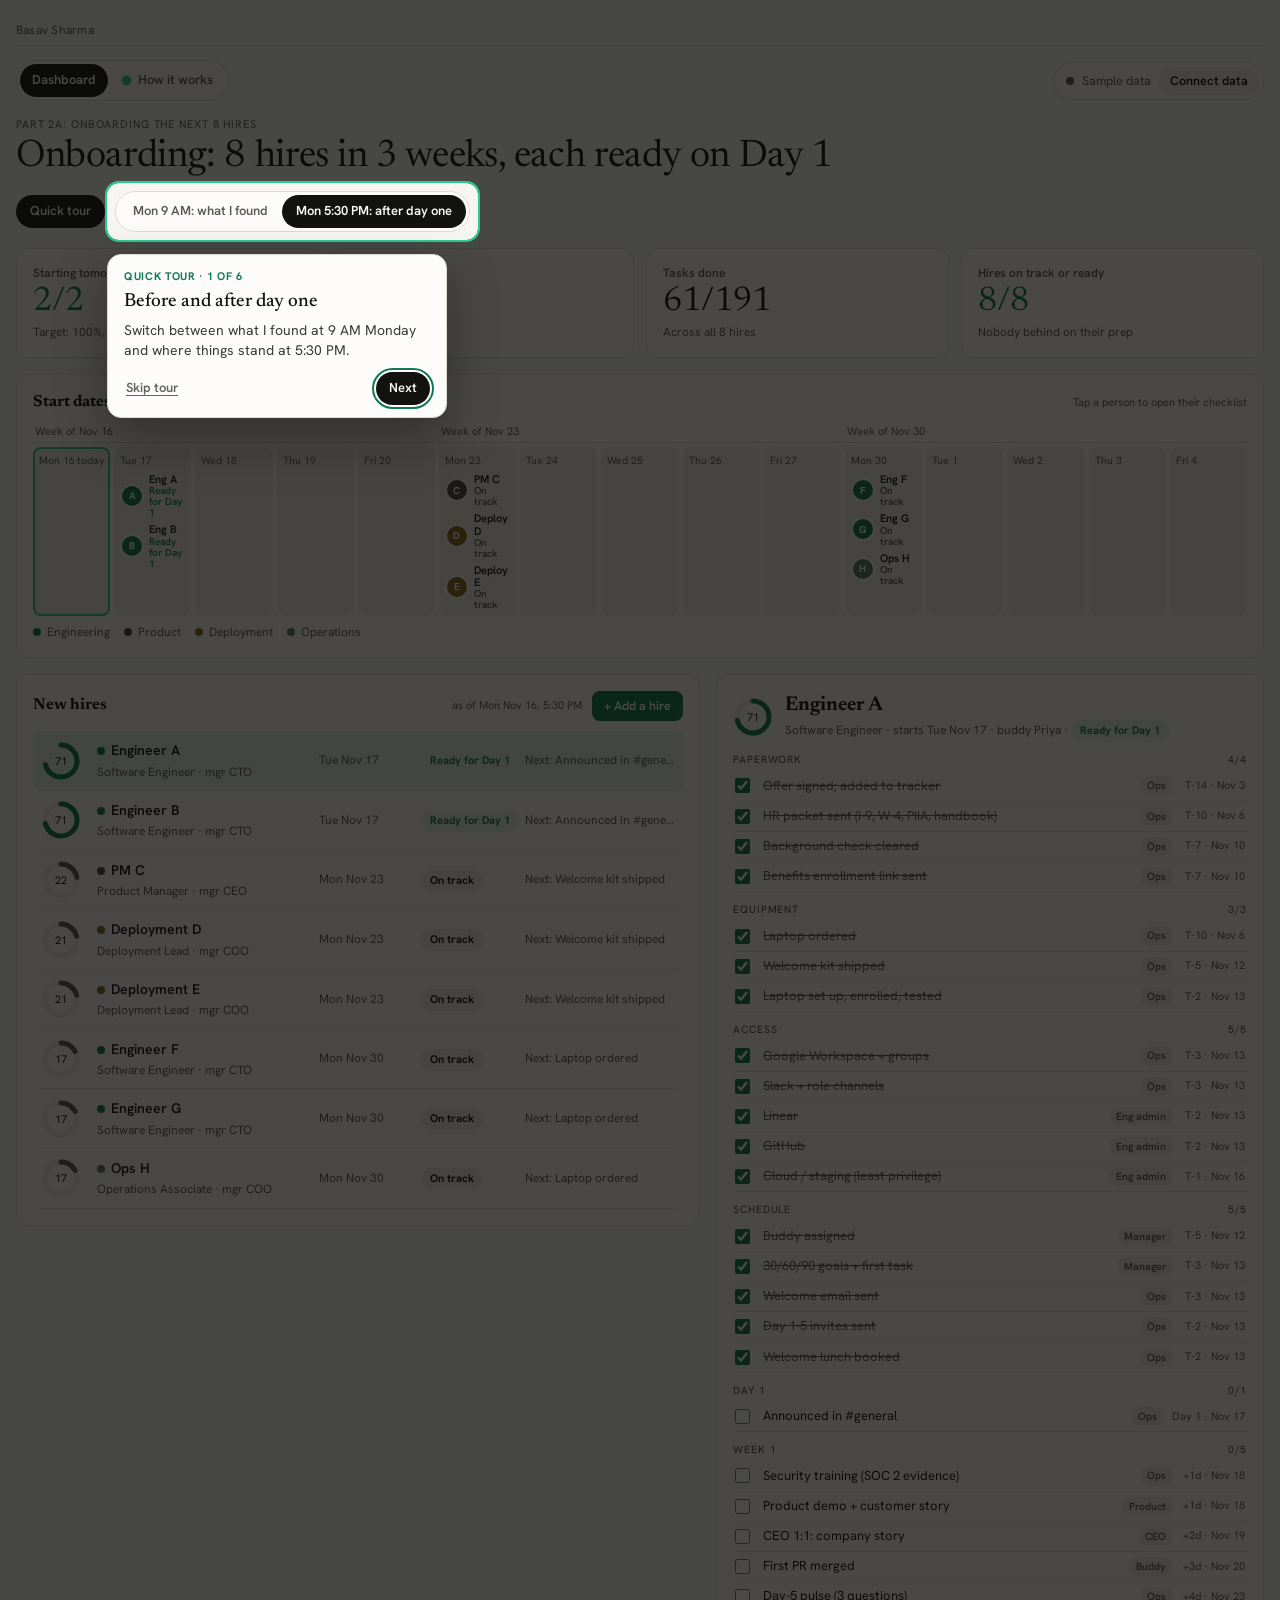
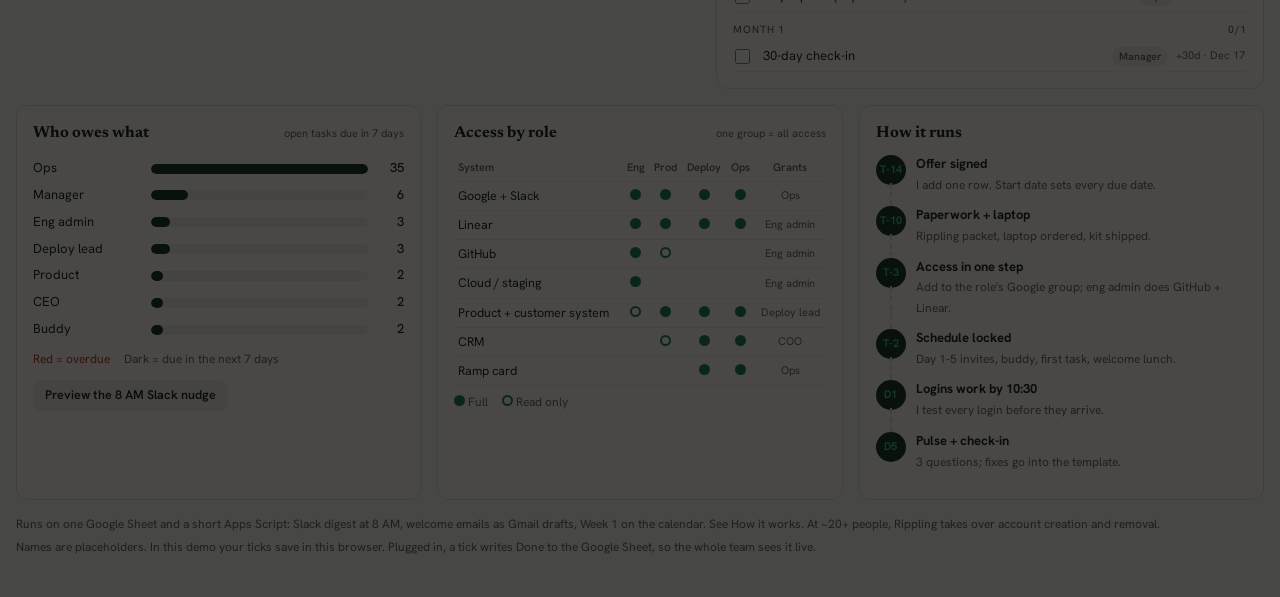
==== onboarding-hub/index.html @ cc87b982 "Operating toolkit: week plan, onboarding hub, investor dashboard (sample data) Co-Authored-By: Claud" ====
<!doctype html>
<html lang="en"><head><meta charset="utf-8"><meta name="viewport" content="width=device-width,initial-scale=1,viewport-fit=cover">
<title>Onboarding Hub</title>
<meta name="claude:viewport-fit-sides" content="cover">
<link rel="preconnect" href="https://fonts.googleapis.com">
<link rel="stylesheet" href="https://fonts.googleapis.com/css2?family=Hanken+Grotesk:wght@400;500;600;700&family=Newsreader:opsz,wght@6..72,400;6..72,500;6..72,600&display=swap">
<style>
body{margin:0}
/* Layout: header + before/after switch, KPI row, 3-week start strip, hires list beside a checklist panel, then owners / access / flow */
:root{
  --bg:#F7F6F3; --surface:#FDFCFA; --ink:#121210; --muted:#5E5A53; --line:#DEDBD4; --grid:#EDEBE6;
  --good:#0F7A55; --good-f:#E3F1EA; --warn:#8A6A1F; --warn-f:#F1EAD8; --bad:#B42318; --bad-f:#F6E3E0;
  --accent:#0F7A55; --accent-f:#E3F1EA; --accent-t:#FFFFFF; --mint:#2BCA95; --forest:#09281E;
  --eng:#0F7A55; --prod:#4A4740; --dep:#8A6A1F; --ops:#557A6E;
  --font-d:"Newsreader", Georgia, "Times New Roman", serif; --font-b:"Hanken Grotesk", "Segoe UI", system-ui, sans-serif; --font-m:"Hanken Grotesk", "Segoe UI", system-ui, sans-serif;
}
@media (prefers-color-scheme: dark){:root:not([data-theme="light"]){
  --bg:#0C0D0B; --surface:#161714; --ink:#F2F0EB; --muted:#A19D95; --line:#2C2B28; --grid:#1E1F1C;
  --good:#2BCA95; --good-f:#09281E; --warn:#CDB57A; --warn-f:#2E2614; --bad:#F49B8F; --bad-f:#3A2220; --accent:#2BCA95; --accent-f:#09281E; --accent-t:#09281E; --mint:#2BCA95; --forest:#09281E;
  --eng:#2BCA95; --prod:#C9C5BC; --dep:#CDB57A; --ops:#8FB8A9; color-scheme:dark}}
:root[data-theme="dark"]{
  --bg:#0C0D0B; --surface:#161714; --ink:#F2F0EB; --muted:#A19D95; --line:#2C2B28; --grid:#1E1F1C;
  --good:#2BCA95; --good-f:#09281E; --warn:#CDB57A; --warn-f:#2E2614; --bad:#F49B8F; --bad-f:#3A2220; --accent:#2BCA95; --accent-f:#09281E; --accent-t:#09281E; --mint:#2BCA95; --forest:#09281E;
  --eng:#2BCA95; --prod:#C9C5BC; --dep:#CDB57A; --ops:#8FB8A9; color-scheme:dark}
*{box-sizing:border-box}
[hidden]{display:none!important}
body{background:var(--bg);color:var(--ink);font-family:var(--font-b);font-size:14px;line-height:1.45;font-variant-numeric:tabular-nums}
.wrap{max-width:1400px;margin:0 auto;padding-block:20px 40px;padding-left:max(16px,env(safe-area-inset-left,0px));padding-right:max(16px,env(safe-area-inset-right,0px));display:flex;flex-direction:column;gap:16px}
header{display:flex;flex-wrap:wrap;gap:12px 32px;align-items:flex-end;justify-content:space-between}
.eyebrow{font-family:var(--font-m);font-size:11px;letter-spacing:.08em;text-transform:uppercase;color:var(--muted)}
h1{font-family:var(--font-d);font-size:clamp(26px,3.2vw,38px);line-height:1.1;margin:4px 0 0;text-wrap:balance;font-weight:400;letter-spacing:-.01em}
.seg{display:inline-flex;background:var(--surface);border:1px solid var(--line);border-radius:999px;padding:3px}
.seg button{all:unset;cursor:pointer;padding:7px 14px;border-radius:999px;font-size:13px;font-weight:600;color:var(--muted)}
.seg button[aria-pressed="true"]{background:var(--ink);color:var(--surface)}
.seg button:focus-visible{outline:2px solid var(--accent);outline-offset:2px}
.card{background:var(--surface);border:1px solid var(--line);border-radius:12px;padding:16px;min-width:0}
.card h2{font-family:var(--font-d);font-size:16px;margin:0 0 10px;display:flex;justify-content:space-between;align-items:baseline;gap:8px}
.card h2 small{font-family:var(--font-m);font-size:11px;color:var(--muted);font-weight:400}
.kpis{display:grid;grid-template-columns:repeat(4,minmax(0,1fr));gap:12px}
@media (max-width:820px){.kpis{grid-template-columns:repeat(2,minmax(0,1fr))}}
.kpi{display:flex;flex-direction:column;gap:2px}
.kpi .l{font-size:12px;color:var(--muted);font-weight:600}
.kpi .v{font-family:var(--font-d);font-size:34px;font-weight:400;font-variant-numeric:lining-nums tabular-nums;line-height:1.1}
.kpi .s{font-size:12px;color:var(--muted)}
.v.good{color:var(--good)} .v.bad{color:var(--bad)} .v.warn{color:var(--warn)}
.strip{display:grid;grid-template-columns:repeat(15,minmax(54px,1fr));gap:4px;min-width:860px}
.stripbox{overflow-x:auto}
.wk{grid-column:span 5;font-family:var(--font-m);font-size:11px;color:var(--muted);padding:0 2px 2px;border-bottom:1px solid var(--line)}
.day{border-radius:8px;background:var(--grid);min-height:86px;padding:6px;display:flex;flex-direction:column;gap:5px}
.day.today{box-shadow:inset 0 0 0 2px var(--mint)}
.day .dn{font-family:var(--font-m);font-size:10.5px;color:var(--muted);display:flex;justify-content:space-between}
.av{all:unset;cursor:pointer;display:flex;align-items:center;gap:5px;font-size:11px;font-weight:600;line-height:1.1}
.av i{flex:none;width:24px;height:24px;border-radius:50%;display:grid;place-items:center;font-style:normal;font-size:10px;color:var(--surface);font-weight:700;border:2px solid var(--surface)}
.av:focus-visible{outline:2px solid var(--accent)}
.av .st{display:block;font-size:10px;font-weight:600}
.cols{display:grid;grid-template-columns:minmax(0,1.25fr) minmax(0,1fr);gap:16px;align-items:start}
@media (max-width:1000px){.cols{grid-template-columns:minmax(0,1fr)}}
.hires{display:flex;flex-direction:column}
.hr{all:unset;box-sizing:border-box;cursor:pointer;display:grid;grid-template-columns:44px minmax(0,1.4fr) 90px 92px minmax(0,1fr);gap:12px;align-items:center;padding:9px 8px;border-radius:8px;border-bottom:1px solid var(--grid)}
.hr:hover{background:var(--grid)} .hr.sel{background:var(--accent-f)} .hr:focus-visible{outline:2px solid var(--accent)}
@media (max-width:640px){.hr{grid-template-columns:44px minmax(0,1fr) 88px}.hr .nx,.hr .sd{display:none}}
.hr .nm{font-weight:600} .hr .rl{font-size:12px;color:var(--muted)}
.hr .sd{font-family:var(--font-m);font-size:12px;color:var(--muted)}
.hr .nx{font-size:12px;color:var(--muted);white-space:nowrap;overflow:hidden;text-overflow:ellipsis}
.pill{display:inline-block;font-size:11px;font-weight:700;padding:3px 9px;border-radius:999px;white-space:nowrap}
.pill.ready{background:var(--good-f);color:var(--good)} .pill.ok{background:var(--grid);color:var(--ink)} .pill.behind{background:var(--warn-f);color:var(--warn)} .pill.risk{background:var(--bad-f);color:var(--bad)}
.role{display:inline-block;width:8px;height:8px;border-radius:50%;margin-right:6px}
.ph{margin-top:10px}
.ph h3{font-family:var(--font-m);font-size:10.5px;letter-spacing:.08em;text-transform:uppercase;color:var(--muted);margin:0 0 4px;font-weight:500;display:flex;justify-content:space-between}
.tk{display:grid;grid-template-columns:20px minmax(0,1fr) auto auto;gap:8px;align-items:center;padding:5px 2px;border-bottom:1px solid var(--grid);font-size:13px}
.tk input{margin:0;width:15px;height:15px;accent-color:var(--good)}
.tk.done .tx{color:var(--muted);text-decoration:line-through}
.tk .ow{font-size:10.5px;font-weight:600;padding:2px 7px;border-radius:999px;background:var(--grid);color:var(--muted);white-space:nowrap}
.tk .du{font-family:var(--font-m);font-size:11px;color:var(--muted);white-space:nowrap;min-width:64px;text-align:right}
.tk.over .du{color:var(--bad);font-weight:500}
.tk.over .tx::after{content:" overdue";font-size:10.5px;color:var(--bad);font-weight:700}
.ring{width:40px;height:40px}
.ring circle{fill:none;stroke-width:5}
.ring .bgc{stroke:var(--grid)}
.ring text{font-family:var(--font-m);font-size:11px;fill:var(--ink);text-anchor:middle;dominant-baseline:central}
.pnlhead{display:flex;gap:12px;align-items:center}
.pnlhead h2{margin:0}
.meta{font-size:12px;color:var(--muted)}
.three{display:grid;grid-template-columns:repeat(3,minmax(0,1fr));gap:16px}
@media (max-width:1000px){.three{grid-template-columns:minmax(0,1fr)}}
.ob{display:grid;grid-template-columns:110px minmax(0,1fr) 28px;gap:8px;align-items:center;font-size:13px;padding:4px 0}
.ob i{display:block;height:10px;border-radius:5px;background:var(--grid);overflow:hidden;position:relative}
.ob i em{position:absolute;inset:0 auto 0 0;border-radius:5px;background:var(--forest)}
.ob i em.r{background:var(--bad)}
.ob b{font-family:var(--font-m);font-weight:500;text-align:right;font-variant-numeric:tabular-nums}
.mx{width:100%;border-collapse:collapse;font-size:12.5px}
.mx th,.mx td{padding:5px 4px;border-bottom:1px solid var(--grid);text-align:center}
.mx th:first-child,.mx td:first-child{text-align:left}
.mx th{font-size:11px;color:var(--muted);font-weight:600}
.dot{display:inline-block;width:11px;height:11px;border-radius:50%;background:var(--good)}
.dot.rd{background:transparent;border:2px solid var(--good)}
.mx td.gr{font-size:11px;color:var(--muted)}
.flow{display:flex;flex-direction:column;gap:0}
.fs{display:grid;grid-template-columns:30px minmax(0,1fr);gap:10px;align-items:start;position:relative;padding-bottom:12px}
.fs:not(:last-child)::before{content:"";position:absolute;left:14px;top:28px;bottom:0;border-left:2px dashed var(--line)}
.fs .n{width:30px;height:30px;border-radius:50%;background:var(--forest);color:var(--mint);display:grid;place-items:center;font-family:var(--font-m);font-size:11px;font-weight:600}
.fs b{display:block;font-size:13px} .fs span{font-size:12px;color:var(--muted)}
.foot{font-size:12px;color:var(--muted);display:flex;flex-wrap:wrap;gap:6px 24px}
.legend{display:flex;gap:14px;flex-wrap:wrap;font-size:12px;color:var(--muted);margin-top:8px}

.brandmark{flex:1 0 100%;display:flex;align-items:center;gap:12px;padding:2px 0 6px;border-bottom:1px solid var(--line);margin-bottom:4px}.brandmark img{height:18px;width:auto;display:block}.brandmark .lg-d{display:none}.brandmark span{font-size:12px;color:var(--muted);letter-spacing:.02em}@media (prefers-color-scheme: dark){:root:not([data-theme="light"]) .brandmark .lg-l{display:none}:root:not([data-theme="light"]) .brandmark .lg-d{display:block}}:root[data-theme="dark"] .brandmark .lg-l{display:none}:root[data-theme="dark"] .brandmark .lg-d{display:block}
:root{--kit-focus:var(--accent);--kit-scrim:rgba(12,14,18,.5);--kit-good:var(--good);--kit-good-f:var(--good-f);--kit-bad:var(--bad);--kit-bad-f:var(--bad-f)}
.asof{font-family:var(--font-m);font-size:12px;color:var(--muted);background:var(--surface);border:1px solid var(--line);border-radius:999px;padding:7px 14px}
/* ---------- Shared: view tabs, data chip, Connect data dialog, toast ---------- */
.topbar{display:flex;flex-wrap:wrap;gap:10px;align-items:center;justify-content:space-between}
.vtabs{display:inline-flex;gap:2px;background:var(--surface);border:1px solid var(--line);border-radius:999px;padding:3px}
.vtabs button{all:unset;cursor:pointer;white-space:nowrap;padding:7px 12px;border-radius:999px;font-size:13px;font-weight:600;color:var(--muted);display:inline-flex;gap:7px;align-items:center}
.vtabs button[aria-selected="true"]{background:var(--ink);color:var(--surface)}
.vtabs button:focus-visible{outline:2px solid var(--kit-focus);outline-offset:2px}
.vtabs .yl{width:9px;height:9px;border-radius:50%;background:#2BCA95;box-shadow:0 0 0 1px rgba(0,0,0,.15)}
.datachip{all:unset;box-sizing:border-box;cursor:pointer;display:inline-flex;align-items:center;gap:8px;font-size:12.5px;color:var(--muted);border:1px solid var(--line);background:var(--surface);border-radius:999px;padding:4px 4px 4px 12px;max-width:100%}
.datachip .led{flex:none;width:8px;height:8px;border-radius:50%;background:var(--muted)}
.datachip .led.live{background:var(--kit-good);box-shadow:0 0 0 3px var(--kit-good-f)}
.datachip .led.file{background:var(--kit-focus)}
.datachip #dataLbl{white-space:nowrap;overflow:hidden;text-overflow:ellipsis;min-width:0}
.datachip b{flex:none;font-weight:600;color:var(--ink);background:var(--grid);padding:5px 11px;border-radius:999px}
.datachip:hover b{background:var(--line)}
.datachip:focus-visible{outline:2px solid var(--kit-focus);outline-offset:2px}
.kov{position:fixed;inset:0;z-index:30;background:var(--kit-scrim);display:flex;align-items:center;justify-content:center;padding:max(16px,env(safe-area-inset-top,0px)) max(16px,env(safe-area-inset-right,0px)) max(16px,env(safe-area-inset-bottom,0px)) max(16px,env(safe-area-inset-left,0px))}
.kpanel{position:relative;background:var(--surface);color:var(--ink);border:1px solid var(--line);border-radius:14px;padding:22px;width:min(640px,100%);max-height:min(88vh,100%);overflow:auto;box-shadow:0 24px 60px rgba(0,0,0,.28);display:flex;flex-direction:column;gap:14px;animation:kpop .16s ease-out}
@keyframes kpop{from{opacity:0;transform:translateY(8px) scale(.98)}to{opacity:1;transform:none}}
.kpanel h2{font-family:var(--font-d);font-size:21px;line-height:1.15;margin:0;padding-right:44px}
.kpanel .now{font-size:13px;color:var(--muted);margin:0}
.kpanel .now b{color:var(--ink)}
.kx{all:unset;cursor:pointer;position:absolute;top:12px;right:12px;width:36px;height:36px;border-radius:50%;display:grid;place-items:center;color:var(--muted);font-size:20px;line-height:1;background:var(--grid)}
.kx:hover{color:var(--ink)} .kx:focus-visible{outline:2px solid var(--kit-focus);outline-offset:2px}
.kopts{display:grid;gap:10px}
.kopt{border:1px solid var(--line);border-radius:10px;padding:12px 14px;display:grid;grid-template-columns:minmax(0,1fr) auto;gap:3px 14px;align-items:center}
.kopt b{font-size:14px;grid-column:1}
.kopt span{grid-column:1;font-size:12.5px;color:var(--muted)}
.kopt .kbtn{grid-column:2;grid-row:1/span 2}
@media (max-width:560px){.kopt{grid-template-columns:minmax(0,1fr)}.kopt .kbtn{grid-column:1;grid-row:auto;justify-self:start;margin-top:6px}}
.kbtn{all:unset;box-sizing:border-box;cursor:pointer;font-size:13px;font-weight:600;padding:8px 14px;border-radius:8px;background:var(--ink);color:var(--surface);white-space:nowrap;text-align:center;font-family:var(--font-b)}
.kbtn.ghost{background:var(--grid);color:var(--ink)}
.kbtn[disabled]{opacity:.5;cursor:default}
.kbtn:focus-visible,.klink:focus-visible{outline:2px solid var(--kit-focus);outline-offset:2px}
.klink{all:unset;cursor:pointer;font-size:12.5px;color:var(--kit-focus);font-weight:600;text-decoration:underline;align-self:flex-start}
.kmsg{font-size:13px;border-radius:8px;padding:9px 12px;margin:0}
.kmsg.err{background:var(--kit-bad-f);color:var(--kit-bad)} .kmsg.ok{background:var(--kit-good-f);color:var(--kit-good)}
.ktoast{position:fixed;left:50%;bottom:20px;transform:translateX(-50%);z-index:40;background:var(--ink);color:var(--surface);padding:10px 16px;border-radius:10px;font-size:13px;box-shadow:0 10px 30px rgba(0,0,0,.25);max-width:calc(100% - 32px)}
@media (prefers-reduced-motion: reduce){.kpanel{animation:none}}

/* ---------- Quick tour: spotlight + bubble (shared by every app) ---------- */
.kt-block{position:fixed;inset:0;z-index:58;background:transparent}
.kt-spot{position:fixed;z-index:59;border-radius:12px;pointer-events:none;box-shadow:0 0 0 200vmax rgba(10,10,8,.74);outline:2px solid #2BCA95;outline-offset:0;transition:left .25s ease,top .25s ease,width .25s ease,height .25s ease}
.tour{position:fixed;z-index:60;width:min(340px,calc(100vw - 24px));background:#FDFCFA;color:#121210;border:1px solid #DEDBD4;border-radius:14px;padding:14px 16px 12px;box-shadow:0 18px 50px rgba(0,0,0,.35);font:14px/1.45 var(--font-b,system-ui),sans-serif;color-scheme:light}
.tour .tn{display:block;font-size:11px;letter-spacing:.06em;text-transform:uppercase;color:#0F7A55;font-weight:700}
.tour .tt{display:block;font-family:var(--font-d,Georgia),serif;font-size:19px;font-weight:500;line-height:1.2;margin-top:6px}
.tour p{margin:6px 0 12px;color:#3D3A35}
.tour .tb{display:flex;gap:6px;align-items:center}
.tour .sp{flex:1}
.tour button{all:unset;cursor:pointer;font-weight:600;font-size:13px;padding:7px 13px;border-radius:999px;font-family:var(--font-b,system-ui),sans-serif}
.tour button:focus-visible{outline:2px solid #0F7A55;outline-offset:2px}
.tour .go{background:#121210;color:#F7F6F3}
.tour .back{background:#EDEBE6;color:#121210}
.tour .skip{color:#67635C;padding-left:2px;text-decoration:underline;text-underline-offset:3px}
@media (prefers-reduced-motion: reduce){.kt-spot{transition:none}}

/* ---------- How it works (stone + green) ---------- */
.hw{--hw-ink:#121210;--hw-mut:#5E5A53;--hw-line:#DEDBD4;--hw-card:#FDFCFA;--hw-soft:#E3F1EA;--hw-bg:#EDEBE6;
 color:var(--hw-ink);background:var(--hw-bg);border:1px solid #DEDBD4;border-top:4px solid #0F7A55;border-radius:16px;padding:22px 22px 28px;
 font:14px/1.5 var(--font-b,system-ui),sans-serif;display:grid;gap:22px;color-scheme:light;min-width:0;overflow-wrap:anywhere}
.hw *{box-sizing:border-box}
.hw h3{margin:0;font-size:20px;letter-spacing:-.01em}
.hw .lede{margin:4px 0 0;color:var(--hw-mut);max-width:80ch}
.hw .eyebrow{font-size:11px;letter-spacing:.09em;text-transform:uppercase;color:var(--hw-mut);font-weight:600;margin:0 0 8px;font-family:var(--font-b,system-ui),sans-serif}
.hw .flowbox{background:var(--hw-card);border:1px solid var(--hw-line);border-radius:12px;padding:14px;overflow-x:auto}
.hw .flowbox svg{display:block;width:100%;min-width:760px;height:auto}
.hw .flowbox text{font-family:var(--font-b,system-ui),sans-serif}
.hw .t-ink{fill:var(--hw-ink)} .hw .t-mut{fill:var(--hw-mut)}
.hw .node{fill:var(--hw-card)} .hw .hub{fill:var(--hw-soft);stroke:var(--hw-line)}
.hw .wire{fill:none;stroke-width:1.6;stroke-dasharray:5 6;animation:hwflow 1.6s linear infinite;opacity:.85}
@keyframes hwflow{to{stroke-dashoffset:-22}}
@media (prefers-reduced-motion:reduce){.hw .wire{animation:none;stroke-dasharray:none}}
.hw .steps{display:grid;grid-template-columns:repeat(auto-fit,minmax(200px,1fr));gap:12px;counter-reset:hw}
.hw .step{border:1px solid var(--hw-line);border-radius:10px;padding:12px 14px;background:var(--hw-card);min-width:0}
.hw .step b{display:flex;align-items:center;gap:8px;margin-bottom:4px}
.hw .step b::before{counter-increment:hw;content:counter(hw);display:inline-grid;place-items:center;width:22px;height:22px;border-radius:50%;background:var(--hw-ink);color:var(--hw-card);font-size:12px;flex:none}
.hw .step p{margin:0;color:var(--hw-mut);font-size:13px}
.hw .step code,.hw td code{font:12px ui-monospace,Consolas,monospace;background:var(--hw-soft);padding:1px 5px;border-radius:4px;color:var(--hw-ink)}
.hw .facts{display:flex;flex-wrap:wrap;gap:8px}
.hw .fact{border:1px solid var(--hw-line);border-radius:999px;padding:5px 12px;font-size:12.5px;background:var(--hw-card)}
.hw .fact b{font-variant-numeric:tabular-nums}
.hw table{width:100%;border-collapse:collapse;font-size:13px;background:var(--hw-card);border:1px solid var(--hw-line);border-radius:10px;overflow:hidden}
.hw th,.hw td{text-align:left;padding:8px 10px;border-bottom:1px solid var(--hw-line);vertical-align:top}
.hw th{font-size:11px;letter-spacing:.06em;text-transform:uppercase;color:var(--hw-mut)}
.hw td{color:var(--hw-mut)} .hw td b{color:var(--hw-ink)}
.hw .note{font-size:12px;color:var(--hw-mut);margin:0}
.hw .two{display:grid;grid-template-columns:repeat(auto-fit,minmax(320px,1fr));gap:16px;align-items:start}
.hw .try{border:2px dashed #8FC9AE;border-radius:12px;padding:14px 16px;background:var(--hw-card);display:flex;gap:12px 18px;align-items:center;flex-wrap:wrap;justify-content:space-between}
.hw .try p{margin:0;color:var(--hw-mut);font-size:13px;max-width:64ch}
.hw .try b{color:var(--hw-ink)}
.hw .row2{display:flex;gap:8px;flex-wrap:wrap;align-items:center}
.hw .hbtn{all:unset;box-sizing:border-box;cursor:pointer;border:1px solid var(--hw-ink);border-radius:8px;padding:7px 12px;font-size:12.5px;font-weight:600;background:var(--hw-card);color:var(--hw-ink);white-space:nowrap}
.hw .hbtn.dark{background:var(--hw-ink);color:var(--hw-card)}
.hw .hbtn:focus-visible{outline:2px solid var(--hw-ink);outline-offset:2px}
.hw .rails{margin:0;padding-left:18px;color:var(--hw-mut);font-size:13px;display:grid;gap:5px}
.hw .rails b{color:var(--hw-ink)}
.hw details{background:var(--hw-card);border:1px solid var(--hw-line);border-radius:10px;min-width:0}
.hw summary{cursor:pointer;padding:12px 14px;font-weight:600;list-style:none;display:flex;gap:10px;align-items:center;flex-wrap:wrap;justify-content:space-between}
.hw summary::-webkit-details-marker{display:none}
.hw summary .sm{font-weight:400;font-size:12.5px;color:var(--hw-mut)}
.hw summary::before{content:"▸";font-size:12px;color:var(--hw-mut);margin-right:-4px}
.hw details[open] summary::before{content:"▾"}
.hw summary span:first-of-type{margin-right:auto}
.hw pre{margin:0;padding:14px 16px;overflow:auto;max-height:560px;border-top:1px solid var(--hw-line);font:12px/1.6 "JetBrains Mono",ui-monospace,Consolas,monospace;background:#FDFCFA;color:#121210;tab-size:2;white-space:pre;overflow-wrap:normal}
.hw pre .c{color:#67635C;font-style:italic} .hw pre .s{color:#0F7A55}
@media (max-width:620px){.hw{padding:16px}.hw table{display:block;overflow-x:auto}}
.hw details.more .more-in{padding:14px;display:grid;gap:18px;border-top:1px solid var(--hw-line)}
/* ---------- v4: Add a hire, Slack digest preview ---------- */
.h2r{display:inline-flex;align-items:center;gap:10px;flex-wrap:wrap;justify-content:flex-end}
.kbtn.sm{font-size:12.5px;padding:6px 12px}
.kbtn.accent{background:var(--accent);color:var(--accent-t)}
.starthere{all:unset;cursor:pointer;display:inline-flex;align-items:center;gap:7px;border-radius:999px;padding:7px 14px;font-size:13px;font-weight:600;background:var(--ink);color:var(--bg)}
.starthere:focus-visible{outline:2px solid var(--accent);outline-offset:2px}
.hdr-r{display:flex;gap:10px;align-items:center;flex-wrap:wrap}
.tk.today .du{color:var(--warn);font-weight:600}
.tk .at{display:block;font-size:10.5px;color:var(--muted);font-weight:400;text-decoration:none}
.hr.new{animation:flash 2s ease-out}
@keyframes flash{0%,30%{background:var(--good-f);box-shadow:0 0 0 2px var(--good)}100%{background:transparent;box-shadow:none}}
.hform{display:grid;grid-template-columns:repeat(2,minmax(0,1fr));gap:12px}
.hform label{display:flex;flex-direction:column;gap:4px;font-size:12px;font-weight:600;color:var(--muted)}
.hform input,.hform select{font:inherit;font-size:14px;font-weight:400;color:var(--ink);background:var(--surface);border:1px solid var(--line);border-radius:8px;padding:8px 10px;min-width:0}
.hform input:focus,.hform select:focus{outline:2px solid var(--accent);outline-offset:1px}
.hform .full{grid-column:1/-1}
@media (max-width:520px){.hform{grid-template-columns:1fr}}
.hprev{border-radius:10px;background:var(--accent-f);color:var(--ink);padding:10px 12px;font-size:13px;display:flex;flex-wrap:wrap;gap:4px 16px}
.hprev b{font-variant-numeric:tabular-nums}
.hprev.warn{background:var(--warn-f)}
.slack{border:1px solid var(--line);border-radius:10px;overflow:hidden;background:var(--surface)}
.slack .sh{display:flex;justify-content:space-between;gap:10px;padding:9px 12px;border-bottom:1px solid var(--line);font-weight:700;font-size:13px}
.slack .sh span:last-child{font-weight:400;color:var(--muted);font-size:12px}
.slack .sm{display:grid;grid-template-columns:36px minmax(0,1fr);gap:10px;padding:12px}
.slack .av{width:36px;height:36px;border-radius:8px;background:var(--ops);color:#fff;display:grid;place-items:center;font-weight:700;font-size:12px}
.slack .who{display:flex;gap:6px;align-items:baseline;font-size:14px;margin-bottom:2px}
.slack .app{font-size:10px;background:var(--grid);color:var(--muted);padding:0 4px;border-radius:3px;font-weight:700}
.slack .t{font-size:12px;color:var(--muted)}
.slack .body{font-size:14px;line-height:1.5}
.slack .body p{margin:0}
.slack .body .grp{margin-top:10px}
.slack .men{background:var(--accent-f);color:var(--accent);border-radius:4px;padding:0 3px;font-weight:600}
.slack .more{color:var(--muted);font-size:13px}
</style>

</head><body>
<div class="wrap">
  <div class="topbar">
    <div class="brandmark"><img class="lg-d" src="[data-uri]" alt="" width="98" height="18" aria-hidden="true"><span>Basav Sharma</span></div>
    <div class="vtabs" role="tablist" aria-label="View">
      <button role="tab" data-tab="dash" aria-selected="true">Dashboard</button>
      <button role="tab" data-tab="how" aria-selected="false" tabindex="-1"><i class="yl" aria-hidden="true"></i>How it works</button>
    </div>
    <button class="datachip" id="dataBtn" aria-haspopup="dialog"><i class="led" aria-hidden="true"></i><span id="dataLbl">Sample data</span><b>Connect data</b></button>
  </div>

  <div id="view-dash" style="display:contents">
  <header>
    <div>
      <div class="eyebrow">Part 2A: onboarding the next 8 hires</div>
      <h1 id="h1">Onboarding Hub</h1>
    </div>
    <div class="hdr-r"><button class="starthere" id="tourBtn">Quick tour</button>
    <div class="seg" role="group" aria-label="Snapshot" id="seg">
      <button id="S-before" aria-pressed="false">Mon 9 AM: what I found</button>
      <button id="S-after" aria-pressed="true">Mon 5:30 PM: after day one</button>
    </div>
    <span class="asof" id="asof2" hidden></span></div>
  </header>

  <div class="kpis" id="kpis"></div>

  <div class="card" id="startcard">
    <h2>Start dates <small>Tap a person to open their checklist</small></h2>
    <div class="stripbox"><div class="strip" id="strip"></div></div>
    <div class="legend"><span><span class="role" style="background:var(--eng)"></span>Engineering</span><span><span class="role" style="background:var(--prod)"></span>Product</span><span><span class="role" style="background:var(--dep)"></span>Deployment</span><span><span class="role" style="background:var(--ops)"></span>Operations</span></div>
  </div>

  <div class="cols">
    <div class="card">
      <h2>New hires <span class="h2r"><small id="asof"></small><button class="kbtn sm accent" id="addBtn">+ Add a hire</button></span></h2>
      <div class="hires" id="hires"></div>
    </div>
    <div class="card" id="panel"></div>
  </div>

  <div class="three">
    <div class="card"><h2>Who owes what <small>open tasks due in 7 days</small></h2><div id="owners"></div>
      <button class="kbtn ghost sm" id="slackBtn" style="margin-top:12px">Preview the 8 AM Slack nudge</button></div>
    <div class="card"><h2>Access by role <small>one group = all access</small></h2>
      <div style="overflow-x:auto"><table class="mx" id="mx"></table></div>
      <div class="legend"><span><span class="dot"></span> Full</span><span><span class="dot rd"></span> Read only</span></div>
    </div>
    <div class="card"><h2>How it runs</h2><div class="flow" id="flow"></div></div>
  </div>

  <div class="foot">
    <span>Runs on one Google Sheet and a short Apps Script: Slack digest at 8 AM, welcome emails as Gmail drafts, Week 1 on the calendar. See How it works. At ~20+ people, Rippling takes over account creation and removal.</span>
    <span id="footnote"></span>
  </div>
  </div>

  <div id="view-how" hidden></div>
</div>
<div class="kov" id="kov" hidden>
  <div class="kpanel" role="dialog" aria-modal="true" aria-labelledby="ktitle">
    <button class="kx" id="kclose" aria-label="Close">&#x2715;</button>
    <h2 id="ktitle">Connect your data</h2>
    <p class="now" id="know"></p>
    <div class="kopts">
      <div class="kopt"><b>1. Get the template</b><span>Seven tabs (Hires, Checklist, Tasks, Owners, Access, Week1, Settings), the same columns as the Google Sheet. Opens in Excel or Google Sheets.</span><button class="kbtn ghost" id="kdl">Download .xlsx</button></div>
      <div class="kopt"><b>2. Try it with your file</b><span>Change a start date, add a hire, mark a task Done. Save as .xlsx and load it here. It stays in your browser.</span><button class="kbtn" id="kup">Load .xlsx</button><input type="file" id="kfile" accept=".xlsx,application/vnd.openxmlformats-officedocument.spreadsheetml.sheet" hidden></div>
      <div class="kopt"><b>3. Go live</b><span>The Sheet becomes the database, a short Apps Script posts to Slack, Gmail and Calendar, and this page runs privately inside Google.</span><button class="kbtn ghost" id="kgo">Show me how</button></div>
    </div>
    <p class="kmsg" id="kmsg" role="status" hidden></p>
    <div style="display:flex;gap:18px;flex-wrap:wrap"><button class="klink" id="krefresh" hidden>Refresh from the Sheet</button><button class="klink" id="ksample" hidden>Back to sample data</button></div>
  </div>
</div>
<div class="kov" id="mov" hidden><div class="kpanel" role="dialog" aria-modal="true" aria-labelledby="mtitle"><button class="kx" id="mclose" aria-label="Close">&#x2715;</button><div id="mbody" style="display:flex;flex-direction:column;gap:14px"></div></div></div>
<script type="text/plain" id="code-gs">/**
 * Onboarding Hub: Google Sheet + Apps Script
 * Built by Basav Sharma.
 *
 * The Sheet is the database. This script does the repeat work:
 *   1. Every new hire row becomes a full checklist (Tasks tab), due dates set from the start date.
 *   2. 8 AM on weekdays: one Slack message to #onboarding with what is overdue or due by tomorrow, by owner.
 *   3. 3 days before a start date: a welcome email waits in Gmail drafts. A person presses Send.
 *   4. The week before a start date: Week 1 meetings go on the calendar.
 *   5. The dashboard (HTML file "Dashboard") is served from here, private to the company's Google domain.
 *
 * Setup, about 15 minutes:
 *   - Upload Onboarding_Template.xlsx to Google Drive and save it as a Google Sheet.
 *   - Extensions > Apps Script: paste this file as Code.gs, add an HTML file named Dashboard (the dashboard page).
 *   - Project Settings > Script properties: SLACK_WEBHOOK_URL = incoming webhook for #onboarding.
 *   - Reload the Sheet, then Onboarding > Turn on daily automation (approve Google's prompt once).
 *   - Deploy > New deployment > Web app (execute as me, access: anyone at the company) for the dashboard link.
 */

const TABS = ['Settings', 'Hires', 'Checklist', 'Tasks', 'Owners', 'Access', 'Week1'];

function onOpen() {
  SpreadsheetApp.getUi().createMenu('Onboarding')
    .addItem('Create tasks for new hires', 'createTasks')
    .addItem('Send Slack digest now', 'sendSlackDigest')
    .addItem('Draft welcome emails', 'draftWelcomeEmails')
    .addItem('Add Week 1 to calendars', 'addWeekOneEvents')
    .addSeparator()
    .addItem('Turn on daily automation', 'installTriggers')
    .addToUi();
}

/** Runs at 8 AM every day once automation is on; does nothing on weekends. */
function dailyRun() {
  const day = asOf_().getDay();
  if (day === 0 || day === 6) return;
  createTasks();
  sendSlackDigest();
  draftWelcomeEmails();
  addWeekOneEvents();
}

// ---------- 1. Hires x Checklist = Tasks ----------
/** Adds missing tasks for every hire, and moves due dates if a start date changed. Safe to run any time. */
function createTasks() {
  const tasks = readTab_('Tasks'), list = readTab_('Checklist');
  const have = {};
  tasks.forEach(t => { have[t.hire_id + '|' + t.task_id] = t; });
  const rows = [];
  let moved = 0;
  readTab_('Hires').forEach(h => {
    if (!h.hire_id || !h.start_date) return;
    list.filter(c => appliesTo_(c, h)).forEach(c => {
      const due = dueDate_(h.start_date, c.days_from_start), t = have[h.hire_id + '|' + c.task_id];
      if (!t) { rows.push([h.hire_id, c.task_id, due, 'Open', '', '']); return; }
      if (!t.due_date || startOfDay_(asDate_(t.due_date)).getTime() !== due.getTime()) { setCell_('Tasks', t._row, 'due_date', due); moved++; }
    });
  });
  appendRows_('Tasks', rows);
  toast_(rows.length + ' tasks created, ' + moved + ' due dates moved.');
  return rows.length;
}

// ---------- 2. Daily Slack digest ----------
function sendSlackDigest() {
  const now = asOf_(), today = startOfDay_(now), tomorrow = addDays_(today, 1);
  const hires = byKey_(readTab_('Hires'), 'hire_id');
  const list = byKey_(readTab_('Checklist'), 'task_id');
  const owners = byKey_(readTab_('Owners'), 'owner');
  const tasks = readTab_('Tasks');
  const groups = {};
  tasks.forEach(t => {
    const h = hires[t.hire_id], c = list[t.task_id];
    if (!h || !c || t.status === 'Done') return;
    const due = dueDate_(h.start_date, c.days_from_start); // always from today's start date
    if (due > tomorrow) return;
    const who = ownerName_(c.owner, h);
    const late = due < today ? ':red_circle: overdue · ' : '';
    (groups[who] = groups[who] || []).push(`• ${late}${c.task} for ${h.name} (${fmt_(due, 'EEE MMM d')})`);
  });
  const lines = [`*Onboarding, ${fmt_(now, 'EEE MMM d')}*`];
  Object.keys(groups).sort().forEach(who => {
    const o = owners[who];
    lines.push((o && o.slack_id ? `<@${o.slack_id}>` : `*${who}*`) + '\n' + groups[who].join('\n'));
  });
  if (lines.length === 1) lines.push('Nothing overdue or due by tomorrow. :white_check_mark:');
  // who starts in the next 2 days, and are they ready?
  Object.keys(hires).forEach(id => {
    const h = hires[id], days = Math.round((startOfDay_(asDate_(h.start_date)) - today) / 864e5);
    if (days < 0 || days > 2) return;
    const open = tasks.filter(t => t.hire_id === id && t.status !== 'Done' && Number((list[t.task_id] || {}).days_from_start) < 0).length;
    lines.push(`${h.name} starts ${fmt_(asDate_(h.start_date), 'EEE')}: ` + (open ? `:warning: ${open} prep tasks open` : 'ready for Day 1 :white_check_mark:'));
  });
  const text = lines.join('\n\n');
  const url = prop_('SLACK_WEBHOOK_URL');
  if (!url) { Logger.log(text); toast_('No SLACK_WEBHOOK_URL yet. Digest written to the log.'); return text; }
  UrlFetchApp.fetch(url, { method: 'post', contentType: 'application/json', payload: JSON.stringify({ text: text }) });
  return text;
}

// ---------- 3. Welcome emails (drafts only) ----------
function draftWelcomeEmails() {
  const s = settings_(), before = Number(s.welcome_days_before || 3), today = startOfDay_(asOf_());
  const welcome = readTab_('Checklist').filter(c => /welcome email/i.test(c.task))[0];
  const tasks = readTab_('Tasks');
  let n = 0;
  readTab_('Hires').forEach(h => {
    const start = startOfDay_(asDate_(h.start_date)), days = Math.round((start - today) / 864e5);
    if (!h.email || days < 0 || days > before) return;
    const t = welcome && tasks.filter(r => r.hire_id === h.hire_id && r.task_id === welcome.task_id)[0];
    if (t && (t.status === 'Done' || /draft/i.test(t.note))) return;
    const first = String(h.name).split(' ')[0];
    const body = [
      `Hi ${first},`, '',
      `We're excited you start on ${fmt_(start, 'EEEE, MMMM d')}! A few things before Day 1:`,
      `1. Arrive at 9:30 AM at ${s.office_address || '[office address]'} and ask for ${h.buddy}, your onboarding buddy.`,
      '2. Your laptop will be ready, with your accounts set up. Sign in to Google first.',
      '3. Your first week is on your calendar, starting with lunch with the team.', '',
      'If anything comes up before then, just reply here.', '',
      'See you soon,', s.sender_name || '',
    ].join('\n');
    GmailApp.createDraft(h.email, 'Welcome to the team: your first day', body);
    if (t) setCell_('Tasks', t._row, 'note', 'Draft in Gmail ' + fmt_(new Date(), 'MMM d'));
    n++;
  });
  toast_(n + ' welcome emails waiting in Gmail drafts.');
  return n;
}

// ---------- 4. Week 1 on the calendar ----------
function addWeekOneEvents() {
  const s = settings_(), cal = CalendarApp.getDefaultCalendar(), today = startOfDay_(asOf_());
  const invites = readTab_('Checklist').filter(c => /invites/i.test(c.task))[0];
  const tasks = readTab_('Tasks'), week1 = readTab_('Week1');
  let n = 0;
  readTab_('Hires').forEach(h => {
    const start = startOfDay_(asDate_(h.start_date)), days = Math.round((start - today) / 864e5);
    if (!h.email || days < 0 || days > 7) return;
    const t = invites && tasks.filter(r => r.hire_id === h.hire_id && r.task_id === invites.task_id)[0];
    if (t && /invites created/i.test(t.note)) return;
    week1.forEach(w => {
      const st = atTime_(addWorkdays_(start, Number(w.day) - 1), w.time);
      const en = new Date(st.getTime() + Number(w.minutes) * 60000);
      cal.createEvent(`${w.title} · ${h.name}`, st, en, { end users: h.email, sendInvites: s.send_invites === 'Yes' });
      n++;
    });
    if (t) setCell_('Tasks', t._row, 'note', 'Invites created ' + fmt_(new Date(), 'MMM d'));
  });
  toast_(n + ' Week 1 events added.');
  return n;
}

// ---------- Automation ----------
function installTriggers() {
  ScriptApp.getProjectTriggers().forEach(t => { if (t.getHandlerFunction() === 'dailyRun') ScriptApp.deleteTrigger(t); });
  ScriptApp.newTrigger('dailyRun').timeBased().everyDays(1).atHour(8).create();
  toast_('Daily automation is on: 8 AM on weekdays.');
}

/** Stamps done_on when someone sets a task to Done in the Sheet. */
function onEdit(e) {
  const sh = e.range.getSheet();
  if (sh.getName() !== 'Tasks' || e.range.getRow() === 1) return;
  const head = sh.getRange(1, 1, 1, sh.getLastColumn()).getValues()[0];
  if (head[e.range.getColumn() - 1] !== 'status') return;
  sh.getRange(e.range.getRow(), head.indexOf('done_on') + 1).setValue(e.value === 'Done' ? new Date() : '');
}

// ---------- Dashboard (web app) ----------
function doGet() {
  return HtmlService.createHtmlOutputFromFile('Dashboard')
    .setTitle('Onboarding Hub')
    .addMetaTag('viewport', 'width=device-width, initial-scale=1');
}

/** Called by the dashboard: every tab as plain rows (dates become text). */
function getData() {
  const out = {};
  TABS.forEach(n => { out[n] = readTab_(n).map(plain_); });
  return out;
}

/** Called by the dashboard when someone ticks a task. */
function setTaskStatus(hireId, taskId, done) {
  const t = readTab_('Tasks').filter(r => r.hire_id === hireId && r.task_id === taskId)[0];
  if (!t) throw new Error(`No task ${taskId} for ${hireId}. Run "Create tasks for new hires" first.`);
  setCell_('Tasks', t._row, 'status', done ? 'Done' : 'Open');
  setCell_('Tasks', t._row, 'done_on', done ? startOfDay_(new Date()) : '');
  return true;
}

// ---------- Helpers ----------
function sheet_(name) {
  const sh = SpreadsheetApp.getActive().getSheetByName(name);
  if (!sh) throw new Error('Missing tab: ' + name);
  return sh;
}
/** A tab as objects keyed by the header row; _row is the Sheet row number. */
function readTab_(name) {
  const values = sheet_(name).getDataRange().getValues();
  const head = values.shift().map(h => String(h).trim());
  return values.map((r, i) => {
    const o = { _row: i + 2 };
    head.forEach((h, j) => { if (h) o[h] = r[j]; });
    return o;
  }).filter(o => head.some(h => h && o[h] !== ''));
}
function appendRows_(name, rows) {
  if (!rows.length) return;
  const sh = sheet_(name);
  sh.getRange(sh.getLastRow() + 1, 1, rows.length, rows[0].length).setValues(rows);
}
function setCell_(name, row, col, value) {
  const sh = sheet_(name);
  const j = sh.getRange(1, 1, 1, sh.getLastColumn()).getValues()[0].indexOf(col);
  if (j < 0) throw new Error(`Tab ${name} has no column ${col}`);
  sh.getRange(row, j + 1).setValue(value);
}
function byKey_(rows, key) { const o = {}; rows.forEach(r => { o[r[key]] = r; }); return o; }
function settings_() { const o = {}; readTab_('Settings').forEach(r => { o[r.key] = r.value; }); return o; }
function prop_(key) { return PropertiesService.getScriptProperties().getProperty(key); }
function toast_(msg) { try { SpreadsheetApp.getActive().toast(msg); } catch (e) { Logger.log(msg); } }
function tz_() { return SpreadsheetApp.getActive().getSpreadsheetTimeZone(); }
function fmt_(d, pattern) { return Utilities.formatDate(d, tz_(), pattern); }

function appliesTo_(c, h) {
  const a = String(c.applies_to || 'All');
  return a === 'All' || a.split(',').map(x => x.trim()).indexOf(h.team) >= 0;
}
/** Start date + offset; never on a weekend (prep moves back to Friday, follow-ups forward to Monday). */
function dueDate_(start, offset) {
  const d = startOfDay_(asDate_(start)), n = Number(offset);
  d.setDate(d.getDate() + n);
  while (d.getDay() === 0 || d.getDay() === 6) d.setDate(d.getDate() + (n < 0 ? -1 : 1));
  return d;
}
/** Manager and Buddy are per hire; everyone else is a named owner. */
function ownerName_(owner, h) { return owner === 'Manager' ? h.manager : owner === 'Buddy' ? h.buddy : owner; }
/** The demo pins "now" in Settings > as_of; blank means the real time. */
function asOf_() { const v = settings_().as_of; return v ? asDate_(v) : new Date(); }
function asDate_(v) {
  if (v instanceof Date) return new Date(v.getTime());
  const m = String(v).match(/^(\d{4})-(\d{1,2})-(\d{1,2})(?:[ T](\d{1,2}):(\d{2}))?/);
  if (m) return new Date(+m[1], m[2] - 1, +m[3], +(m[4] || 0), +(m[5] || 0));
  const d = new Date(v);
  if (isNaN(d.getTime())) throw new Error('Not a date: ' + v);
  return d;
}
function startOfDay_(d) { const x = new Date(d.getTime()); x.setHours(0, 0, 0, 0); return x; }
function addDays_(d, n) { const x = new Date(d.getTime()); x.setDate(x.getDate() + n); return x; }
function addWorkdays_(d, n) {
  const x = new Date(d.getTime());
  while (n > 0) { x.setDate(x.getDate() + 1); if (x.getDay() !== 0 && x.getDay() !== 6) n--; }
  return x;
}
/** "9:30", "14:00" or a Sheets time cell, on a given day. */
function atTime_(day, t) {
  const s = t instanceof Date ? fmt_(t, 'H:mm') : String(t);
  const m = s.match(/(\d{1,2}):(\d{2})\s*(am|pm)?/i);
  if (!m) throw new Error('Not a time: ' + t);
  let h = +m[1];
  if (m[3] && /pm/i.test(m[3]) && h < 12) h += 12;
  if (m[3] && /am/i.test(m[3]) && h === 12) h = 0;
  const x = new Date(day.getTime());
  x.setHours(h, +m[2], 0, 0);
  return x;
}
/** Dates can't travel to the browser, so turn them into text first. */
function plain_(row) {
  const o = {};
  Object.keys(row).forEach(k => {
    const v = row[k];
    if (!(v instanceof Date)) { o[k] = v; return; }
    if (v.getFullYear() < 1900) o[k] = fmt_(v, 'H:mm');
    else o[k] = fmt_(v, 'HH:mm') === '00:00' ? fmt_(v, 'yyyy-MM-dd') : fmt_(v, 'yyyy-MM-dd HH:mm');
  });
  return o;
}</script>
<script>
const esc=s=>String(s).replace(/[&<>"]/g,c=>({"&":"&amp;","<":"&lt;",">":"&gt;",'"':"&quot;"}[c]));
// ---------- Shared: data in and out, the Connect data dialog, How it works helpers ----------
// The page runs three ways with the same code:
//   sample = the rows built into this page;  file = an .xlsx someone uploads (read in the browser, never sent anywhere);
//   live   = served by Apps Script from the Google Sheet (google.script.run exists), reads and writes the Sheet.
const SHEETJS = "https://cdnjs.cloudflare.com/ajax/libs/xlsx/0.18.5/xlsx.full.min.js";
const GAS = !!(window.google && google.script && google.script.run);
let dataMode = "sample", dataName = "", xlsxP = null, toastT = null, kLast = null;
const pad2 = n => String(n).padStart(2, "0");

function loadXLSX() {
  return xlsxP || (xlsxP = new Promise((res, rej) => {
    if (window.XLSX) return res(window.XLSX);
    const s = document.createElement("script");
    s.src = SHEETJS;
    s.onload = () => res(window.XLSX);
    s.onerror = () => { xlsxP = null; rej(new Error("Couldn't load the Excel reader. Check the connection and try again.")); };
    document.head.appendChild(s);
  }));
}
/** Every tab of an .xlsx as rows keyed by the header row. */
async function readXlsx(file) {
  const X = await loadXLSX();
  const wb = X.read(await file.arrayBuffer(), { type: "array" });
  const tabs = {};
  wb.SheetNames.forEach(n => {
    tabs[n.trim()] = X.utils.sheet_to_json(wb.Sheets[n], { defval: "", raw: true }).map(r => {
      const o = {};
      Object.keys(r).forEach(k => { const v = r[k]; o[String(k).trim()] = typeof v === "string" ? v.trim() : v; });
      return o;
    });
  });
  return tabs;
}
// Excel stores dates as day counts from 1899-12-30; read them as wall-clock values, whatever the time zone.
function serialParts(n) { const d = new Date(Math.round((n - 25569) * 864e5 / 6e4) * 6e4); return { y: d.getUTCFullYear(), m: d.getUTCMonth() + 1, d: d.getUTCDate(), h: d.getUTCHours(), mi: d.getUTCMinutes() }; }
function isoDate(v) {
  if (v instanceof Date && !isNaN(v)) return v.getFullYear() + "-" + pad2(v.getMonth() + 1) + "-" + pad2(v.getDate());
  if (typeof v === "number") { const p = serialParts(v); return p.y + "-" + pad2(p.m) + "-" + pad2(p.d); }
  const s = String(v || "").trim();
  let m = s.match(/^(\d{4})-(\d{1,2})-(\d{1,2})/);
  if (m) return m[1] + "-" + pad2(m[2]) + "-" + pad2(m[3]);
  m = s.match(/^(\d{1,2})\/(\d{1,2})\/(\d{2,4})/);
  if (m) return (m[3].length === 2 ? "20" + m[3] : m[3]) + "-" + pad2(m[1]) + "-" + pad2(m[2]);
  return "";
}
function parseDT(v) {
  if (typeof v === "number") { const p = serialParts(v); return new Date(p.y, p.m - 1, p.d, p.h, p.mi); }
  const s = String(v || "").trim(), d = isoDate(s);
  if (!d) return null;
  const t = s.match(/[ T](\d{1,2}):(\d{2})/), [y, m, dd] = d.split("-").map(Number);
  return new Date(y, m - 1, dd, t ? +t[1] : 0, t ? +t[2] : 0);
}
/** "9:15", "2:30 PM" or an Excel time cell -> "H:MM" (24-hour). */
function hm(v) {
  if (typeof v === "number") { const mins = Math.round((v % 1) * 1440); return Math.floor(mins / 60) + ":" + pad2(mins % 60); }
  const m = String(v || "").match(/(\d{1,2}):(\d{2})\s*(am|pm)?/i);
  if (!m) return "";
  let h = +m[1];
  if (m[3] && /pm/i.test(m[3]) && h < 12) h += 12;
  if (m[3] && /am/i.test(m[3]) && h === 12) h = 0;
  return h + ":" + m[2];
}
/** Checks that the tabs and columns the page needs are there; says exactly what is missing. */
function need(tabs, spec) {
  const miss = [];
  Object.entries(spec).forEach(([t, cols]) => {
    if (!tabs[t]) { miss.push(`the "${t}" tab`); return; }
    const have = new Set(Object.keys(tabs[t][0] || {}));
    cols.forEach(c => { if (!have.has(c)) miss.push(`column "${c}" in "${t}"`); });
  });
  if (miss.length) throw new Error("This file is missing " + miss.join(", ") + ". Start from the template so the tabs match.");
}
function b64Blob(b64, type) { const bin = atob(b64), u = new Uint8Array(bin.length); for (let i = 0; i < bin.length; i++) u[i] = bin.charCodeAt(i); return new Blob([u], { type }); }
async function saveFile(name, blob) {
  if (window.claude && typeof window.claude.use === "function") {
    try { const dl = await window.claude.use("downloads"); if (dl) { await dl.save({ filename: name, data: blob }); return true; } }
    catch (e) { if (e && e.code === "declined") return false; if (e && e.code === "rate_limited") { toast("A save prompt is already open."); return false; } }
  }
  const a = document.createElement("a");
  a.href = URL.createObjectURL(blob); a.download = name;
  document.body.appendChild(a); a.click();
  setTimeout(() => { URL.revokeObjectURL(a.href); a.remove(); }, 1500);
  return true;
}
function dlTemplate() { saveFile(APP.tplName, b64Blob(APP.tplB64, "application/vnd.openxmlformats-officedocument.spreadsheetml.sheet")); }
async function copyText(s) {
  try { await navigator.clipboard.writeText(s); return true; }
  catch (e) {
    const ta = document.createElement("textarea");
    ta.value = s; ta.setAttribute("readonly", ""); ta.style.cssText = "position:fixed;opacity:0;top:0;left:0";
    document.body.appendChild(ta); ta.select();
    let ok = false; try { ok = document.execCommand("copy"); } catch (_) { ok = false; }
    ta.remove(); return ok;
  }
}
function toast(msg) {
  let t = document.getElementById("ktoast");
  if (!t) { t = document.createElement("div"); t.id = "ktoast"; t.className = "ktoast"; t.setAttribute("role", "status"); document.body.appendChild(t); }
  t.textContent = msg; t.hidden = false;
  clearTimeout(toastT); toastT = setTimeout(() => { t.hidden = true; }, 3400);
}
/** Light code colouring: comments and strings only. */
function hl(src) {
  let o = "", i = 0; const n = src.length, e = s => s.replace(/[&<>]/g, c => ({ "&": "&amp;", "<": "&lt;", ">": "&gt;" }[c]));
  while (i < n) {
    const c = src[i], d = src[i + 1];
    if (c === "/" && d === "/") { let j = src.indexOf("\n", i); if (j < 0) j = n; o += `<span class="c">${e(src.slice(i, j))}</span>`; i = j; continue; }
    if (c === "/" && d === "*") { let j = src.indexOf("*/", i + 2); j = j < 0 ? n : j + 2; o += `<span class="c">${e(src.slice(i, j))}</span>`; i = j; continue; }
    if (c === "'" || c === '"' || c === "`") { let j = i + 1; while (j < n && src[j] !== c) { if (src[j] === "\\") j++; j++; } j++; o += `<span class="s">${e(src.slice(i, j))}</span>`; i = j; continue; }
    o += e(c); i++;
  }
  return o;
}
function wrap2(s, n) { const w = s.split(" "); let a = "", b = ""; w.forEach(x => { if (!b && (a + " " + x).trim().length <= n) a = (a + " " + x).trim(); else b = (b + " " + x).trim(); }); return [a, b]; }
/** The animated sources -> Sheet + script -> outputs picture, same drawing as my portfolio. */
function hwFlow(o) {
  const W = 1000, s = o.steps.length, hubX = 300, hubW = 300, hubY = 24, hubH = 50 + s * 62, H = hubY + hubH + 10, cy = hubY + hubH / 2;
  const T = (x, y, cls, size, txt, extra) => `<text x="${x}" y="${y}" class="${cls}" font-size="${size}" ${extra || ""}>${esc(txt)}</text>`;
  let v = `<svg viewBox="0 0 ${W} ${H}" role="img" aria-label="${esc(o.aria)}"><defs><marker id="hwArr" viewBox="0 0 10 10" refX="9" refY="5" markerWidth="7" markerHeight="7" orient="auto-start-reverse"><path d="M0 0L10 5L0 10z" fill="context-stroke"/></marker></defs>`;
  v += T(10, 14, "t-mut", 11, o.labels[0], 'font-weight="600" letter-spacing="1.2"') + T(hubX, 14, "t-mut", 11, o.labels[1], 'font-weight="600" letter-spacing="1.2"') + T(740, 14, "t-mut", 11, o.labels[2], 'font-weight="600" letter-spacing="1.2"');
  const n = o.srcs.length, sg = (hubH - 40) / Math.max(1, n - 1);
  o.srcs.forEach((x, i) => {
    const y = hubY + i * sg, ty = cy - (n - 1) * 5 + i * 10;
    v += `<path class="wire" stroke="${x[2]}" d="M240 ${y + 20} C 275 ${y + 20}, 265 ${ty}, ${hubX - 2} ${ty}" marker-end="url(#hwArr)"/>` +
      `<rect class="node" x="10" y="${y}" width="230" height="40" rx="8" stroke="${x[2]}" stroke-width="1.5"/><rect x="10" y="${y}" width="6" height="40" rx="3" fill="${x[2]}"/>` +
      T(26, y + 17, "t-ink", 12.5, x[0], 'font-weight="650"') + T(26, y + 32, "t-mut", 10.5, x[1]);
  });
  v += `<rect class="hub" x="${hubX}" y="${hubY}" width="${hubW}" height="${hubH}" rx="14" stroke-width="1"/>` + T(hubX + 18, hubY + 28, "t-ink", 15, o.hub, 'font-weight="700"');
  o.steps.forEach((x, i) => {
    const y = hubY + 62 + i * 62, [l1, l2] = wrap2(x[1], 41);
    v += `<circle cx="${hubX + 27}" cy="${y}" r="9" class="t-ink"/><text x="${hubX + 27}" y="${y + 4}" text-anchor="middle" font-size="11" font-weight="700" fill="var(--hw-card)">${i + 1}</text>` +
      T(hubX + 44, y + 4, "t-ink", 12.5, x[0], 'font-weight="650"') + T(hubX + 44, y + 20, "t-mut", 11.5, l1) + T(hubX + 44, y + 35, "t-mut", 11.5, l2);
  });
  const m = o.outs.length, og = (hubH - 34) / Math.max(1, m - 1);
  o.outs.forEach((x, i) => {
    const y = hubY + i * og;
    v += `<path class="wire" stroke="#8C887F" d="M${hubX + hubW + 2} ${cy - (m - 1) * 3 + i * 6} C 650 ${cy}, 690 ${y + 17}, 738 ${y + 17}" marker-end="url(#hwArr)"/>` +
      `<rect class="node" x="740" y="${y}" width="250" height="34" rx="7" stroke="#DEDBD4"/>` + T(752, y + 21.5, "t-ink", 12.5, x);
  });
  return v + `</svg>`;
}

// ---------- Connect data dialog + view tabs ----------
function setChip() {
  document.querySelector("#dataBtn .led").className = "led" + (dataMode === "live" ? " live" : dataMode === "file" ? " file" : "");
  document.getElementById("dataLbl").textContent = dataMode === "live" ? "Live: Google Sheet" : dataMode === "file" ? "Your file: " + dataName : "Sample data";
}
function kNow() {
  document.getElementById("know").innerHTML = "Now showing: <b>" + esc(dataMode === "live" ? "your Google Sheet, live" : dataMode === "file" ? dataName : "sample data built into this page") + "</b>";
  document.getElementById("ksample").hidden = dataMode === "sample";
  document.getElementById("krefresh").hidden = !GAS;
}
function kMsg(text, kind) { const m = document.getElementById("kmsg"); m.hidden = !text; m.textContent = text || ""; m.className = "kmsg " + (kind || ""); }
function openData() { kLast = document.activeElement; kNow(); kMsg(""); document.getElementById("kov").hidden = false; document.getElementById("kclose").focus(); }
function closeData() { const o = document.getElementById("kov"); if (o.hidden) return; o.hidden = true; if (kLast && kLast.focus) kLast.focus(); }
/** Swap the data behind the page. APP.apply builds everything first, so a bad file changes nothing. */
function useData(tabs, mode, name) {
  const prev = [dataMode, dataName];
  dataMode = mode; dataName = name || "";
  try { APP.apply(tabs); } catch (e) { [dataMode, dataName] = prev; throw e; }
  setChip(); kNow();
  const how = document.getElementById("view-how"); if (how.dataset.ready) { how.innerHTML = APP.how(); wireHow(how); }
}
function connectLive() {
  document.getElementById("dataLbl").textContent = "Connecting to Google Sheet…";
  google.script.run
    .withSuccessHandler(tabs => { try { useData(tabs, "live", ""); toast("Loaded live from the Google Sheet."); } catch (e) { setChip(); toast(e.message); } })
    .withFailureHandler(e => { setChip(); toast("Couldn't read the Sheet: " + (e && e.message || e)); })
    .getData();
}
async function onUpload(e) {
  const f = e.target.files[0]; e.target.value = "";
  if (!f) return;
  kMsg("Reading " + f.name + "…");
  try { useData(await readXlsx(f), "file", f.name); kMsg("Loaded " + f.name + ". The dashboard now runs on your file. Nothing left your browser.", "ok"); toast("Loaded " + f.name); }
  catch (err) { kMsg(err.message || String(err), "err"); toast(err.message || String(err)); }
}
function showTab(k) {
  document.querySelectorAll(".vtabs [role=tab]").forEach(b => {
    const on = b.dataset.tab === k, v = document.getElementById("view-" + b.dataset.tab);
    b.setAttribute("aria-selected", String(on)); b.tabIndex = on ? 0 : -1; if (v) v.hidden = !on;
  });
  const h = document.getElementById("view-how");
  if (k === "how" && !h.dataset.ready) { h.innerHTML = APP.how(); h.dataset.ready = "1"; wireHow(h); }
  if (APP.onTab) APP.onTab(k);
}
function wireHow(root) {
  root.querySelectorAll("[data-dl-template]").forEach(b => { b.onclick = dlTemplate; });
  root.querySelectorAll("[data-upload]").forEach(b => { b.onclick = () => document.getElementById("kfile").click(); });
  root.querySelectorAll("[data-copy-code]").forEach(b => { b.onclick = async () => toast(await copyText(document.getElementById("code-gs").textContent.trim() + "\n") ? "Code.gs copied. Paste it into Extensions > Apps Script." : "Select the code below and copy it."); });
  root.querySelectorAll("[data-go-dash]").forEach(b => { b.onclick = () => { showTab("dash"); window.scrollTo(0, 0); }; });
}
// ---------- Quick tour: the page goes dark except the bubble and the part it points to; Skip any time ----------
// steps: [{ el: () => Element, title: "…", text: () => "…" }]. Shown once per browser session (key), reopened by a button.
let KT = null;
function kTour(steps, key) { kTourEnd(); KT = { steps, key, i: -1, from: document.activeElement }; kTourGo(0); }
function kTourSeen(key) { try { return !!sessionStorage.getItem(key); } catch (e) { return false; } }
function kTourEnd() {
  if (!KT) return;
  try { sessionStorage.setItem(KT.key, "1"); } catch (e) {}
  document.querySelectorAll(".kt-spot,.kt-block,.tour").forEach(x => x.remove());
  document.querySelectorAll(".tour-on").forEach(x => x.classList.remove("tour-on"));
  const from = KT.from; KT = null;
  if (from && from.focus && document.body.contains(from)) from.focus({ preventScroll: true });
}
function kTourGo(i) {
  if (!KT) return;
  const n = KT.steps.length;
  if (i >= n) { kTourEnd(); return; }
  const st = KT.steps[i], el = st.el();
  if (!el) { if (i + 1 < n) kTourGo(i + 1); else kTourEnd(); return; }
  KT.i = i;
  document.querySelectorAll(".tour-on").forEach(x => x.classList.remove("tour-on"));
  el.classList.add("tour-on");
  el.scrollIntoView({ block: "center", inline: "nearest" });
  const mk = (cls, tag) => { let x = document.querySelector("." + cls); if (!x) { x = document.createElement(tag || "div"); x.className = cls; document.body.appendChild(x); } return x; };
  const blk = mk("kt-block"), spot = mk("kt-spot"), c = mk("tour");
  blk.setAttribute("aria-hidden", "true"); spot.setAttribute("aria-hidden", "true");
  c.setAttribute("role", "dialog"); c.setAttribute("aria-label", "Quick tour"); c.setAttribute("aria-live", "polite");
  const txt = typeof st.text === "function" ? st.text() : st.text;
  c.innerHTML = `<span class="tn">Quick tour · ${i + 1} of ${n}</span>${st.title ? `<b class="tt">${esc(st.title)}</b>` : ""}<p>${esc(txt)}</p>` +
    `<div class="tb"><button class="skip">Skip tour</button><span class="sp"></span>${i ? `<button class="back">Back</button>` : ""}<button class="go">${i === n - 1 ? "Done" : "Next"}</button></div>`;
  c.querySelector(".skip").onclick = kTourEnd;
  c.querySelector(".go").onclick = () => kTourGo(i + 1);
  const bk = c.querySelector(".back"); if (bk) bk.onclick = () => kTourGo(i - 1);
  kTourPlace();
  c.querySelector(".go").focus({ preventScroll: true });
}
function kTourPlace() {
  if (!KT) return;
  const el = document.querySelector(".tour-on"), spot = document.querySelector(".kt-spot"), c = document.querySelector(".tour");
  if (!el || !spot || !c) return;
  const r = el.getBoundingClientRect(), vw = document.documentElement.clientWidth, vh = innerHeight, pad = 8, gap = 14, m = 12;
  const L = Math.max(4, r.left - pad), T = Math.max(4, r.top - pad), R = Math.min(vw - 4, r.right + pad), B = Math.min(vh - 4, r.bottom + pad);
  Object.assign(spot.style, { left: L + "px", top: T + "px", width: Math.max(0, R - L) + "px", height: Math.max(0, B - T) + "px" });
  const w = c.offsetWidth, h = c.offsetHeight;
  let x = Math.max(m, Math.min(vw - w - m, L)), y;
  if (B + gap + h <= vh - m) y = B + gap;
  else if (T - gap - h >= m) y = T - gap - h;
  else if (R + gap + w <= vw - m) { x = R + gap; y = Math.max(m, Math.min(vh - h - m, T)); }
  else if (L - gap - w >= m) { x = L - gap - w; y = Math.max(m, Math.min(vh - h - m, T)); }
  else y = vh - h - m;
  Object.assign(c.style, { left: x + "px", top: y + "px" });
}
addEventListener("resize", kTourPlace);
addEventListener("scroll", kTourPlace, true);
document.addEventListener("keydown", e => {
  if (!KT) return;
  if (e.key === "Escape") kTourEnd();
  else if (e.key === "Tab") { const b = [...document.querySelectorAll(".tour button")]; const k = b.indexOf(document.activeElement); e.preventDefault(); (b[(k + (e.shiftKey ? b.length - 1 : 1)) % b.length] || b[0]).focus(); }
});

function initKit() {
  document.getElementById("dataBtn").onclick = openData;
  document.getElementById("kclose").onclick = closeData;
  document.getElementById("kov").addEventListener("click", e => { if (e.target.id === "kov") closeData(); });
  document.addEventListener("keydown", e => { if (e.key === "Escape") closeData(); });
  document.getElementById("kdl").onclick = dlTemplate;
  document.getElementById("kfile").onchange = onUpload;
  document.getElementById("kup").onclick = () => document.getElementById("kfile").click();
  document.getElementById("ksample").onclick = () => { useData(SAMPLE, "sample", ""); kMsg("Back to the sample data.", "ok"); };
  document.getElementById("krefresh").onclick = () => { closeData(); connectLive(); };
  document.getElementById("kgo").onclick = () => { closeData(); showTab("how"); const p = document.getElementById("plug"); if (p) p.scrollIntoView({ block: "start" }); };
  const tabs = [...document.querySelectorAll(".vtabs [role=tab]")];
  tabs.forEach((b, i) => {
    b.onclick = () => showTab(b.dataset.tab);
    b.onkeydown = e => { if (e.key === "ArrowRight" || e.key === "ArrowLeft") { const n = tabs[(i + (e.key === "ArrowRight" ? 1 : tabs.length - 1)) % tabs.length]; n.focus(); showTab(n.dataset.tab); } };
  });
  setChip();
  if (GAS) connectLive();
}

// ---------- Data: the Google Sheet's tabs, as rows ----------
const SAMPLE={"Settings":[{"key":"as_of","value":"2026-11-16 17:30","note":"Demo only: the time the dashboard and script measure against. Clear it to go live (uses now)."},{"key":"welcome_days_before","value":3,"note":"Welcome email draft is made this many days before the start date."},{"key":"send_invites","value":"No","note":"Yes = Week 1 calendar invites email the new hire. No = events only."},{"key":"sender_name","value":"Basav","note":"Signs the welcome email."},{"key":"office_address","value":"[office address]","note":"Goes into the welcome email."}],"Hires":[{"hire_id":"A","name":"Engineer A","short_name":"Eng A","role":"Software Engineer","team":"Engineering","manager":"CTO","buddy":"Priya","start_date":"2026-11-17","email":"engineer.a@example.com"},{"hire_id":"B","name":"Engineer B","short_name":"Eng B","role":"Software Engineer","team":"Engineering","manager":"CTO","buddy":"Marco","start_date":"2026-11-17","email":"engineer.b@example.com"},{"hire_id":"C","name":"PM C","short_name":"PM C","role":"Product Manager","team":"Product","manager":"CEO","buddy":"Dana","start_date":"2026-11-23","email":"pm.c@example.com"},{"hire_id":"D","name":"Deployment D","short_name":"Deploy D","role":"Deployment Lead","team":"Deployment","manager":"COO","buddy":"Luis","start_date":"2026-11-23","email":"deployment.d@example.com"},{"hire_id":"E","name":"Deployment E","short_name":"Deploy E","role":"Deployment Lead","team":"Deployment","manager":"COO","buddy":"Ana","start_date":"2026-11-23","email":"deployment.e@example.com"},{"hire_id":"F","name":"Engineer F","short_name":"Eng F","role":"Software Engineer","team":"Engineering","manager":"CTO","buddy":"Priya","start_date":"2026-11-30","email":"engineer.f@example.com"},{"hire_id":"G","name":"Engineer G","short_name":"Eng G","role":"Software Engineer","team":"Engineering","manager":"CTO","buddy":"Marco","start_date":"2026-11-30","email":"engineer.g@example.com"},{"hire_id":"H","name":"Ops H","short_name":"Ops H","role":"Operations Associate","team":"Operations","manager":"COO","buddy":"Sam","start_date":"2026-11-30","email":"ops.h@example.com"}],"Checklist":[{"task_id":"T01","phase":"Paperwork","days_from_start":-14,"task":"Offer signed; added to tracker","owner":"Ops","applies_to":"All"},{"task_id":"T02","phase":"Paperwork","days_from_start":-10,"task":"HR packet sent (I-9, W-4, PIIA, handbook)","owner":"Ops","applies_to":"All"},{"task_id":"T03","phase":"Paperwork","days_from_start":-7,"task":"Background check cleared","owner":"Ops","applies_to":"All"},{"task_id":"T04","phase":"Paperwork","days_from_start":-7,"task":"Benefits enrollment link sent","owner":"Ops","applies_to":"All"},{"task_id":"T05","phase":"Equipment","days_from_start":-10,"task":"Laptop ordered","owner":"Ops","applies_to":"All"},{"task_id":"T06","phase":"Equipment","days_from_start":-5,"task":"Welcome kit shipped","owner":"Ops","applies_to":"All"},{"task_id":"T07","phase":"Equipment","days_from_start":-2,"task":"Laptop set up, enrolled, tested","owner":"Ops","applies_to":"All"},{"task_id":"T08","phase":"Equipment","days_from_start":-2,"task":"Travel card + travel policy","owner":"Ops","applies_to":"Deployment, Operations"},{"task_id":"T09","phase":"Access","days_from_start":-3,"task":"Google Workspace + groups","owner":"Ops","applies_to":"All"},{"task_id":"T10","phase":"Access","days_from_start":-3,"task":"Slack + role channels","owner":"Ops","applies_to":"All"},{"task_id":"T11","phase":"Access","days_from_start":-2,"task":"Linear","owner":"Eng admin","applies_to":"All"},{"task_id":"T12","phase":"Access","days_from_start":-2,"task":"GitHub","owner":"Eng admin","applies_to":"Engineering"},{"task_id":"T13","phase":"Access","days_from_start":-1,"task":"Cloud / staging (least privilege)","owner":"Eng admin","applies_to":"Engineering"},{"task_id":"T14","phase":"Access","days_from_start":-2,"task":"Product + customer system sandbox","owner":"Deploy lead","applies_to":"Deployment, Operations, Product"},{"task_id":"T15","phase":"Schedule","days_from_start":-5,"task":"Buddy assigned","owner":"Manager","applies_to":"All"},{"task_id":"T16","phase":"Schedule","days_from_start":-3,"task":"30/60/90 goals + first task","owner":"Manager","applies_to":"All"},{"task_id":"T17","phase":"Schedule","days_from_start":-3,"task":"Welcome email sent","owner":"Ops","applies_to":"All"},{"task_id":"T18","phase":"Schedule","days_from_start":-2,"task":"Day 1-5 invites sent","owner":"Ops","applies_to":"All"},{"task_id":"T19","phase":"Schedule","days_from_start":-2,"task":"Welcome lunch booked","owner":"Ops","applies_to":"All"},{"task_id":"T20","phase":"Day 1","days_from_start":0,"task":"Announced in #general","owner":"Ops","applies_to":"All"},{"task_id":"T21","phase":"Week 1","days_from_start":1,"task":"Security training (SOC 2 evidence)","owner":"Ops","applies_to":"All"},{"task_id":"T22","phase":"Week 1","days_from_start":1,"task":"Product demo + customer story","owner":"Product","applies_to":"All"},{"task_id":"T23","phase":"Week 1","days_from_start":2,"task":"CEO 1:1: company story","owner":"CEO","applies_to":"All"},{"task_id":"T24","phase":"Week 1","days_from_start":3,"task":"First PR merged","owner":"Buddy","applies_to":"Engineering"},{"task_id":"T25","phase":"Week 1","days_from_start":4,"task":"Day-5 pulse (3 questions)","owner":"Ops","applies_to":"All"},{"task_id":"T26","phase":"Month 1","days_from_start":10,"task":"Shadow a customer go-live","owner":"Deploy lead","applies_to":"Deployment, Operations, Product"},{"task_id":"T27","phase":"Month 1","days_from_start":30,"task":"30-day check-in","owner":"Manager","applies_to":"All"}],"Tasks":[{"hire_id":"A","task_id":"T01","due_date":"2026-11-03","status":"Done","done_on":"","note":""},{"hire_id":"A","task_id":"T02","due_date":"2026-11-06","status":"Done","done_on":"","note":""},{"hire_id":"A","task_id":"T03","due_date":"2026-11-10","status":"Done","done_on":"","note":""},{"hire_id":"A","task_id":"T04","due_date":"2026-11-10","status":"Done","done_on":"","note":""},{"hire_id":"A","task_id":"T05","due_date":"2026-11-06","status":"Done","done_on":"","note":""},{"hire_id":"A","task_id":"T06","due_date":"2026-11-12","status":"Done","done_on":"","note":""},{"hire_id":"A","task_id":"T07","due_date":"2026-11-13","status":"Done","done_on":"","note":""},{"hire_id":"A","task_id":"T09","due_date":"2026-11-13","status":"Done","done_on":"","note":""},{"hire_id":"A","task_id":"T10","due_date":"2026-11-13","status":"Done","done_on":"","note":""},{"hire_id":"A","task_id":"T11","due_date":"2026-11-13","status":"Done","done_on":"","note":""},{"hire_id":"A","task_id":"T12","due_date":"2026-11-13","status":"Done","done_on":"","note":""},{"hire_id":"A","task_id":"T13","due_date":"2026-11-16","status":"Done","done_on":"","note":""},{"hire_id":"A","task_id":"T15","due_date":"2026-11-12","status":"Done","done_on":"","note":""},{"hire_id":"A","task_id":"T16","due_date":"2026-11-13","status":"Done","done_on":"","note":""},{"hire_id":"A","task_id":"T17","due_date":"2026-11-13","status":"Done","done_on":"","note":""},{"hire_id":"A","task_id":"T18","due_date":"2026-11-13","status":"Done","done_on":"","note":""},{"hire_id":"A","task_id":"T19","due_date":"2026-11-13","status":"Done","done_on":"","note":""},{"hire_id":"A","task_id":"T20","due_date":"2026-11-17","status":"Open","done_on":"","note":""},{"hire_id":"A","task_id":"T21","due_date":"2026-11-18","status":"Open","done_on":"","note":""},{"hire_id":"A","task_id":"T22","due_date":"2026-11-18","status":"Open","done_on":"","note":""},{"hire_id":"A","task_id":"T23","due_date":"2026-11-19","status":"Open","done_on":"","note":""},{"hire_id":"A","task_id":"T24","due_date":"2026-11-20","status":"Open","done_on":"","note":""},{"hire_id":"A","task_id":"T25","due_date":"2026-11-23","status":"Open","done_on":"","note":""},{"hire_id":"A","task_id":"T27","due_date":"2026-12-17","status":"Open","done_on":"","note":""},{"hire_id":"B","task_id":"T01","due_date":"2026-11-03","status":"Done","done_on":"","note":""},{"hire_id":"B","task_id":"T02","due_date":"2026-11-06","status":"Done","done_on":"","note":""},{"hire_id":"B","task_id":"T03","due_date":"2026-11-10","status":"Done","done_on":"","note":""},{"hire_id":"B","task_id":"T04","due_date":"2026-11-10","status":"Done","done_on":"","note":""},{"hire_id":"B","task_id":"T05","due_date":"2026-11-06","status":"Done","done_on":"","note":""},{"hire_id":"B","task_id":"T06","due_date":"2026-11-12","status":"Done","done_on":"","note":""},{"hire_id":"B","task_id":"T07","due_date":"2026-11-13","status":"Done","done_on":"","note":""},{"hire_id":"B","task_id":"T09","due_date":"2026-11-13","status":"Done","done_on":"","note":""},{"hire_id":"B","task_id":"T10","due_date":"2026-11-13","status":"Done","done_on":"","note":""},{"hire_id":"B","task_id":"T11","due_date":"2026-11-13","status":"Done","done_on":"","note":""},{"hire_id":"B","task_id":"T12","due_date":"2026-11-13","status":"Done","done_on":"","note":""},{"hire_id":"B","task_id":"T13","due_date":"2026-11-16","status":"Done","done_on":"","note":""},{"hire_id":"B","task_id":"T15","due_date":"2026-11-12","status":"Done","done_on":"","note":""},{"hire_id":"B","task_id":"T16","due_date":"2026-11-13","status":"Done","done_on":"","note":""},{"hire_id":"B","task_id":"T17","due_date":"2026-11-13","status":"Done","done_on":"","note":""},{"hire_id":"B","task_id":"T18","due_date":"2026-11-13","status":"Done","done_on":"","note":""},{"hire_id":"B","task_id":"T19","due_date":"2026-11-13","status":"Done","done_on":"","note":""},{"hire_id":"B","task_id":"T20","due_date":"2026-11-17","status":"Open","done_on":"","note":""},{"hire_id":"B","task_id":"T21","due_date":"2026-11-18","status":"Open","done_on":"","note":""},{"hire_id":"B","task_id":"T22","due_date":"2026-11-18","status":"Open","done_on":"","note":""},{"hire_id":"B","task_id":"T23","due_date":"2026-11-19","status":"Open","done_on":"","note":""},{"hire_id":"B","task_id":"T24","due_date":"2026-11-20","status":"Open","done_on":"","note":""},{"hire_id":"B","task_id":"T25","due_date":"2026-11-23","status":"Open","done_on":"","note":""},{"hire_id":"B","task_id":"T27","due_date":"2026-12-17","status":"Open","done_on":"","note":""},{"hire_id":"C","task_id":"T01","due_date":"2026-11-09","status":"Done","done_on":"","note":""},{"hire_id":"C","task_id":"T02","due_date":"2026-11-13","status":"Done","done_on":"","note":""},{"hire_id":"C","task_id":"T03","due_date":"2026-11-16","status":"Done","done_on":"","note":""},{"hire_id":"C","task_id":"T04","due_date":"2026-11-16","status":"Done","done_on":"","note":""},{"hire_id":"C","task_id":"T05","due_date":"2026-11-13","status":"Done","done_on":"","note":""},{"hire_id":"C","task_id":"T06","due_date":"2026-11-18","status":"Open","done_on":"","note":""},{"hire_id":"C","task_id":"T07","due_date":"2026-11-20","status":"Open","done_on":"","note":""},{"hire_id":"C","task_id":"T09","due_date":"2026-11-20","status":"Open","done_on":"","note":""},{"hire_id":"C","task_id":"T10","due_date":"2026-11-20","status":"Open","done_on":"","note":""},{"hire_id":"C","task_id":"T11","due_date":"2026-11-20","status":"Open","done_on":"","note":""},{"hire_id":"C","task_id":"T14","due_date":"2026-11-20","status":"Open","done_on":"","note":""},{"hire_id":"C","task_id":"T15","due_date":"2026-11-18","status":"Open","done_on":"","note":""},{"hire_id":"C","task_id":"T16","due_date":"2026-11-20","status":"Open","done_on":"","note":""},{"hire_id":"C","task_id":"T17","due_date":"2026-11-20","status":"Open","done_on":"","note":""},{"hire_id":"C","task_id":"T18","due_date":"2026-11-20","status":"Open","done_on":"","note":""},{"hire_id":"C","task_id":"T19","due_date":"2026-11-20","status":"Open","done_on":"","note":""},{"hire_id":"C","task_id":"T20","due_date":"2026-11-23","status":"Open","done_on":"","note":""},{"hire_id":"C","task_id":"T21","due_date":"2026-11-24","status":"Open","done_on":"","note":""},{"hire_id":"C","task_id":"T22","due_date":"2026-11-24","status":"Open","done_on":"","note":""},{"hire_id":"C","task_id":"T23","due_date":"2026-11-25","status":"Open","done_on":"","note":""},{"hire_id":"C","task_id":"T25","due_date":"2026-11-27","status":"Open","done_on":"","note":""},{"hire_id":"C","task_id":"T26","due_date":"2026-12-03","status":"Open","done_on":"","note":""},{"hire_id":"C","task_id":"T27","due_date":"2026-12-23","status":"Open","done_on":"","note":""},{"hire_id":"D","task_id":"T01","due_date":"2026-11-09","status":"Done","done_on":"","note":""},{"hire_id":"D","task_id":"T02","due_date":"2026-11-13","status":"Done","done_on":"","note":""},{"hire_id":"D","task_id":"T03","due_date":"2026-11-16","status":"Done","done_on":"","note":""},{"hire_id":"D","task_id":"T04","due_date":"2026-11-16","status":"Done","done_on":"","note":""},{"hire_id":"D","task_id":"T05","due_date":"2026-11-13","status":"Done","done_on":"","note":""},{"hire_id":"D","task_id":"T06","due_date":"2026-11-18","status":"Open","done_on":"","note":""},{"hire_id":"D","task_id":"T07","due_date":"2026-11-20","status":"Open","done_on":"","note":""},{"hire_id":"D","task_id":"T08","due_date":"2026-11-20","status":"Open","done_on":"","note":""},{"hire_id":"D","task_id":"T09","due_date":"2026-11-20","status":"Open","done_on":"","note":""},{"hire_id":"D","task_id":"T10","due_date":"2026-11-20","status":"Open","done_on":"","note":""},{"hire_id":"D","task_id":"T11","due_date":"2026-11-20","status":"Open","done_on":"","note":""},{"hire_id":"D","task_id":"T14","due_date":"2026-11-20","status":"Open","done_on":"","note":""},{"hire_id":"D","task_id":"T15","due_date":"2026-11-18","status":"Open","done_on":"","note":""},{"hire_id":"D","task_id":"T16","due_date":"2026-11-20","status":"Open","done_on":"","note":""},{"hire_id":"D","task_id":"T17","due_date":"2026-11-20","status":"Open","done_on":"","note":""},{"hire_id":"D","task_id":"T18","due_date":"2026-11-20","status":"Open","done_on":"","note":""},{"hire_id":"D","task_id":"T19","due_date":"2026-11-20","status":"Open","done_on":"","note":""},{"hire_id":"D","task_id":"T20","due_date":"2026-11-23","status":"Open","done_on":"","note":""},{"hire_id":"D","task_id":"T21","due_date":"2026-11-24","status":"Open","done_on":"","note":""},{"hire_id":"D","task_id":"T22","due_date":"2026-11-24","status":"Open","done_on":"","note":""},{"hire_id":"D","task_id":"T23","due_date":"2026-11-25","status":"Open","done_on":"","note":""},{"hire_id":"D","task_id":"T25","due_date":"2026-11-27","status":"Open","done_on":"","note":""},{"hire_id":"D","task_id":"T26","due_date":"2026-12-03","status":"Open","done_on":"","note":""},{"hire_id":"D","task_id":"T27","due_date":"2026-12-23","status":"Open","done_on":"","note":""},{"hire_id":"E","task_id":"T01","due_date":"2026-11-09","status":"Done","done_on":"","note":""},{"hire_id":"E","task_id":"T02","due_date":"2026-11-13","status":"Done","done_on":"","note":""},{"hire_id":"E","task_id":"T03","due_date":"2026-11-16","status":"Done","done_on":"","note":""},{"hire_id":"E","task_id":"T04","due_date":"2026-11-16","status":"Done","done_on":"","note":""},{"hire_id":"E","task_id":"T05","due_date":"2026-11-13","status":"Done","done_on":"","note":""},{"hire_id":"E","task_id":"T06","due_date":"2026-11-18","status":"Open","done_on":"","note":""},{"hire_id":"E","task_id":"T07","due_date":"2026-11-20","status":"Open","done_on":"","note":""},{"hire_id":"E","task_id":"T08","due_date":"2026-11-20","status":"Open","done_on":"","note":""},{"hire_id":"E","task_id":"T09","due_date":"2026-11-20","status":"Open","done_on":"","note":""},{"hire_id":"E","task_id":"T10","due_date":"2026-11-20","status":"Open","done_on":"","note":""},{"hire_id":"E","task_id":"T11","due_date":"2026-11-20","status":"Open","done_on":"","note":""},{"hire_id":"E","task_id":"T14","due_date":"2026-11-20","status":"Open","done_on":"","note":""},{"hire_id":"E","task_id":"T15","due_date":"2026-11-18","status":"Open","done_on":"","note":""},{"hire_id":"E","task_id":"T16","due_date":"2026-11-20","status":"Open","done_on":"","note":""},{"hire_id":"E","task_id":"T17","due_date":"2026-11-20","status":"Open","done_on":"","note":""},{"hire_id":"E","task_id":"T18","due_date":"2026-11-20","status":"Open","done_on":"","note":""},{"hire_id":"E","task_id":"T19","due_date":"2026-11-20","status":"Open","done_on":"","note":""},{"hire_id":"E","task_id":"T20","due_date":"2026-11-23","status":"Open","done_on":"","note":""},{"hire_id":"E","task_id":"T21","due_date":"2026-11-24","status":"Open","done_on":"","note":""},{"hire_id":"E","task_id":"T22","due_date":"2026-11-24","status":"Open","done_on":"","note":""},{"hire_id":"E","task_id":"T23","due_date":"2026-11-25","status":"Open","done_on":"","note":""},{"hire_id":"E","task_id":"T25","due_date":"2026-11-27","status":"Open","done_on":"","note":""},{"hire_id":"E","task_id":"T26","due_date":"2026-12-03","status":"Open","done_on":"","note":""},{"hire_id":"E","task_id":"T27","due_date":"2026-12-23","status":"Open","done_on":"","note":""},{"hire_id":"F","task_id":"T01","due_date":"2026-11-16","status":"Done","done_on":"","note":""},{"hire_id":"F","task_id":"T02","due_date":"2026-11-20","status":"Done","done_on":"","note":""},{"hire_id":"F","task_id":"T03","due_date":"2026-11-23","status":"Done","done_on":"","note":""},{"hire_id":"F","task_id":"T04","due_date":"2026-11-23","status":"Done","done_on":"","note":""},{"hire_id":"F","task_id":"T05","due_date":"2026-11-20","status":"Open","done_on":"","note":""},{"hire_id":"F","task_id":"T06","due_date":"2026-11-25","status":"Open","done_on":"","note":""},{"hire_id":"F","task_id":"T07","due_date":"2026-11-27","status":"Open","done_on":"","note":""},{"hire_id":"F","task_id":"T09","due_date":"2026-11-27","status":"Open","done_on":"","note":""},{"hire_id":"F","task_id":"T10","due_date":"2026-11-27","status":"Open","done_on":"","note":""},{"hire_id":"F","task_id":"T11","due_date":"2026-11-27","status":"Open","done_on":"","note":""},{"hire_id":"F","task_id":"T12","due_date":"2026-11-27","status":"Open","done_on":"","note":""},{"hire_id":"F","task_id":"T13","due_date":"2026-11-27","status":"Open","done_on":"","note":""},{"hire_id":"F","task_id":"T15","due_date":"2026-11-25","status":"Open","done_on":"","note":""},{"hire_id":"F","task_id":"T16","due_date":"2026-11-27","status":"Open","done_on":"","note":""},{"hire_id":"F","task_id":"T17","due_date":"2026-11-27","status":"Open","done_on":"","note":""},{"hire_id":"F","task_id":"T18","due_date":"2026-11-27","status":"Open","done_on":"","note":""},{"hire_id":"F","task_id":"T19","due_date":"2026-11-27","status":"Open","done_on":"","note":""},{"hire_id":"F","task_id":"T20","due_date":"2026-11-30","status":"Open","done_on":"","note":""},{"hire_id":"F","task_id":"T21","due_date":"2026-12-01","status":"Open","done_on":"","note":""},{"hire_id":"F","task_id":"T22","due_date":"2026-12-01","status":"Open","done_on":"","note":""},{"hire_id":"F","task_id":"T23","due_date":"2026-12-02","status":"Open","done_on":"","note":""},{"hire_id":"F","task_id":"T24","due_date":"2026-12-03","status":"Open","done_on":"","note":""},{"hire_id":"F","task_id":"T25","due_date":"2026-12-04","status":"Open","done_on":"","note":""},{"hire_id":"F","task_id":"T27","due_date":"2026-12-30","status":"Open","done_on":"","note":""},{"hire_id":"G","task_id":"T01","due_date":"2026-11-16","status":"Done","done_on":"","note":""},{"hire_id":"G","task_id":"T02","due_date":"2026-11-20","status":"Done","done_on":"","note":""},{"hire_id":"G","task_id":"T03","due_date":"2026-11-23","status":"Done","done_on":"","note":""},{"hire_id":"G","task_id":"T04","due_date":"2026-11-23","status":"Done","done_on":"","note":""},{"hire_id":"G","task_id":"T05","due_date":"2026-11-20","status":"Open","done_on":"","note":""},{"hire_id":"G","task_id":"T06","due_date":"2026-11-25","status":"Open","done_on":"","note":""},{"hire_id":"G","task_id":"T07","due_date":"2026-11-27","status":"Open","done_on":"","note":""},{"hire_id":"G","task_id":"T09","due_date":"2026-11-27","status":"Open","done_on":"","note":""},{"hire_id":"G","task_id":"T10","due_date":"2026-11-27","status":"Open","done_on":"","note":""},{"hire_id":"G","task_id":"T11","due_date":"2026-11-27","status":"Open","done_on":"","note":""},{"hire_id":"G","task_id":"T12","due_date":"2026-11-27","status":"Open","done_on":"","note":""},{"hire_id":"G","task_id":"T13","due_date":"2026-11-27","status":"Open","done_on":"","note":""},{"hire_id":"G","task_id":"T15","due_date":"2026-11-25","status":"Open","done_on":"","note":""},{"hire_id":"G","task_id":"T16","due_date":"2026-11-27","status":"Open","done_on":"","note":""},{"hire_id":"G","task_id":"T17","due_date":"2026-11-27","status":"Open","done_on":"","note":""},{"hire_id":"G","task_id":"T18","due_date":"2026-11-27","status":"Open","done_on":"","note":""},{"hire_id":"G","task_id":"T19","due_date":"2026-11-27","status":"Open","done_on":"","note":""},{"hire_id":"G","task_id":"T20","due_date":"2026-11-30","status":"Open","done_on":"","note":""},{"hire_id":"G","task_id":"T21","due_date":"2026-12-01","status":"Open","done_on":"","note":""},{"hire_id":"G","task_id":"T22","due_date":"2026-12-01","status":"Open","done_on":"","note":""},{"hire_id":"G","task_id":"T23","due_date":"2026-12-02","status":"Open","done_on":"","note":""},{"hire_id":"G","task_id":"T24","due_date":"2026-12-03","status":"Open","done_on":"","note":""},{"hire_id":"G","task_id":"T25","due_date":"2026-12-04","status":"Open","done_on":"","note":""},{"hire_id":"G","task_id":"T27","due_date":"2026-12-30","status":"Open","done_on":"","note":""},{"hire_id":"H","task_id":"T01","due_date":"2026-11-16","status":"Done","done_on":"","note":""},{"hire_id":"H","task_id":"T02","due_date":"2026-11-20","status":"Done","done_on":"","note":""},{"hire_id":"H","task_id":"T03","due_date":"2026-11-23","status":"Done","done_on":"","note":""},{"hire_id":"H","task_id":"T04","due_date":"2026-11-23","status":"Done","done_on":"","note":""},{"hire_id":"H","task_id":"T05","due_date":"2026-11-20","status":"Open","done_on":"","note":""},{"hire_id":"H","task_id":"T06","due_date":"2026-11-25","status":"Open","done_on":"","note":""},{"hire_id":"H","task_id":"T07","due_date":"2026-11-27","status":"Open","done_on":"","note":""},{"hire_id":"H","task_id":"T08","due_date":"2026-11-27","status":"Open","done_on":"","note":""},{"hire_id":"H","task_id":"T09","due_date":"2026-11-27","status":"Open","done_on":"","note":""},{"hire_id":"H","task_id":"T10","due_date":"2026-11-27","status":"Open","done_on":"","note":""},{"hire_id":"H","task_id":"T11","due_date":"2026-11-27","status":"Open","done_on":"","note":""},{"hire_id":"H","task_id":"T14","due_date":"2026-11-27","status":"Open","done_on":"","note":""},{"hire_id":"H","task_id":"T15","due_date":"2026-11-25","status":"Open","done_on":"","note":""},{"hire_id":"H","task_id":"T16","due_date":"2026-11-27","status":"Open","done_on":"","note":""},{"hire_id":"H","task_id":"T17","due_date":"2026-11-27","status":"Open","done_on":"","note":""},{"hire_id":"H","task_id":"T18","due_date":"2026-11-27","status":"Open","done_on":"","note":""},{"hire_id":"H","task_id":"T19","due_date":"2026-11-27","status":"Open","done_on":"","note":""},{"hire_id":"H","task_id":"T20","due_date":"2026-11-30","status":"Open","done_on":"","note":""},{"hire_id":"H","task_id":"T21","due_date":"2026-12-01","status":"Open","done_on":"","note":""},{"hire_id":"H","task_id":"T22","due_date":"2026-12-01","status":"Open","done_on":"","note":""},{"hire_id":"H","task_id":"T23","due_date":"2026-12-02","status":"Open","done_on":"","note":""},{"hire_id":"H","task_id":"T25","due_date":"2026-12-04","status":"Open","done_on":"","note":""},{"hire_id":"H","task_id":"T26","due_date":"2026-12-10","status":"Open","done_on":"","note":""},{"hire_id":"H","task_id":"T27","due_date":"2026-12-30","status":"Open","done_on":"","note":""}],"Owners":[{"owner":"Ops","name":"Basav (Operations Lead)","email":"","slack_id":""},{"owner":"Eng admin","name":"Eng admin","email":"","slack_id":""},{"owner":"Deploy lead","name":"Deployment lead","email":"","slack_id":""},{"owner":"Product","name":"Head of Product","email":"","slack_id":""},{"owner":"CEO","name":"CEO","email":"","slack_id":""},{"owner":"CTO","name":"CTO","email":"","slack_id":""},{"owner":"COO","name":"COO","email":"","slack_id":""},{"owner":"Priya","name":"Priya","email":"","slack_id":""},{"owner":"Marco","name":"Marco","email":"","slack_id":""},{"owner":"Dana","name":"Dana","email":"","slack_id":""},{"owner":"Luis","name":"Luis","email":"","slack_id":""},{"owner":"Ana","name":"Ana","email":"","slack_id":""},{"owner":"Sam","name":"Sam","email":"","slack_id":""}],"Access":[{"system":"Google + Slack","engineering":"Full","product":"Full","deployment":"Full","operations":"Full","granted_by":"Ops"},{"system":"Linear","engineering":"Full","product":"Full","deployment":"Full","operations":"Full","granted_by":"Eng admin"},{"system":"GitHub","engineering":"Full","product":"Read","deployment":"","operations":"","granted_by":"Eng admin"},{"system":"Cloud / staging","engineering":"Full","product":"","deployment":"","operations":"","granted_by":"Eng admin"},{"system":"Product + customer system","engineering":"Read","product":"Full","deployment":"Full","operations":"Full","granted_by":"Deploy lead"},{"system":"CRM","engineering":"","product":"Read","deployment":"Full","operations":"Full","granted_by":"COO"},{"system":"Ramp card","engineering":"","product":"","deployment":"Full","operations":"Full","granted_by":"Ops"}],"Week1":[{"day":1,"time":"9:30","minutes":30,"title":"Welcome + laptop check","with":"Ops"},{"day":1,"time":"10:30","minutes":60,"title":"Accounts + security training","with":"Ops"},{"day":1,"time":"12:30","minutes":60,"title":"Team welcome lunch","with":"Team"},{"day":2,"time":"10:00","minutes":60,"title":"Product demo + customer story","with":"Product"},{"day":3,"time":"16:00","minutes":30,"title":"CEO 1:1: company story","with":"CEO"},{"day":5,"time":"16:00","minutes":15,"title":"Day-5 pulse (3 questions)","with":"Ops"}]};
const SPEC={Hires:["hire_id","name","role","team","manager","buddy","start_date"],Checklist:["task_id","phase","days_from_start","task","owner","applies_to"]};
const TEAM={Engineering:"Eng",Product:"Product",Deployment:"Deploy",Operations:"Ops",Eng:"Eng",Deploy:"Deploy",Ops:"Ops"};
const ROLE={Eng:{c:"var(--eng)",n:"Engineering"},Product:{c:"var(--prod)",n:"Product"},Deploy:{c:"var(--dep)",n:"Deployment"},Ops:{c:"var(--ops)",n:"Operations"}};
const SNAP={before:new Date(2026,10,16,9,0),after:new Date(2026,10,16,17,30)};
let HIRES=[], T=[], TASKS={}, MX=[], AS_OF=null, snap="after", selH=null, local={}, flashH=null;
const NEW=new Set(); // hires added on this page (Add a hire): nothing done until ticked

/** Sheet rows -> what the page draws. Builds everything first, so a bad file changes nothing. */
function build(tabs){
 need(tabs,SPEC);
 const hires=tabs.Hires.filter(r=>r.hire_id!==""&&isoDate(r.start_date)).map(r=>({id:String(r.hire_id),nm:String(r.name),sh:String(r.short_name||r.name),role:String(r.role||""),
   g:TEAM[String(r.team).trim()]||"Ops",mgr:String(r.manager||""),buddy:String(r.buddy||""),start:isoDate(r.start_date)})).sort((a,b)=>a.start<b.start?-1:a.start>b.start?1:0);
 if(!hires.length)throw new Error("No hires with a start date. Add a row to the Hires tab.");
 const t=tabs.Checklist.filter(r=>r.task_id!==""&&r.task).map(r=>({id:String(r.task_id),ph:String(r.phase||"Other"),off:Number(r.days_from_start)||0,tx:String(r.task),ow:String(r.owner||""),
   app:String(r.applies_to||"All").split(",").map(x=>TEAM[x.trim()]||x.trim())}));
 const tasks={};(tabs.Tasks||[]).forEach(r=>{if(r.hire_id!==""&&r.task_id!=="")tasks[r.hire_id+"|"+r.task_id]={status:String(r.status||"Open"),done_at:r.done_on?(isoDate(r.done_on)?md(D(isoDate(r.done_on))):String(r.done_on)):""}});
 const mx=(tabs.Access||[]).filter(r=>r.system).map(r=>[String(r.system),...["engineering","product","deployment","operations"].map(k=>/^full/i.test(r[k])?"f":/^read/i.test(r[k])?"r":""),String(r.granted_by||"")]);
 const set={};(tabs.Settings||[]).forEach(r=>{if(r.key)set[r.key]=r.value});
 return {hires,t,tasks,mx,asOf:set.as_of?parseDT(set.as_of):null};
}
const APP={
 tplName:"Onboarding_Template.xlsx", tplB64:"UEsDBBQAAAAIAAhDcF1Gx01IlQAAAM0AAAAQAAAAZG9jUHJvcHMvYXBwLnhtbE3PTQvCMAwG4L9SdreZih6kDkQ9ip68zy51hbYpbYT67+0EP255ecgboi6JIia2mEXxLuRtMzLHDUDWI/o+y8qhiqHke64x3YGMsRoPpB8eA8OibdeAhTEMOMzit7Dp1C5GZ3XPlkJ3sjpRJsPiWDQ6sScfq9wcChDneiU+ixNLOZcrBf+LU8sVU57mym/8ZAW/B7oXUEsDBBQAAAAIAAhDcF1yE28K7gAAACsCAAARAAAAZG9jUHJvcHMvY29yZS54bWzNks9qwzAMh19l+J4oTkcYJs2lZacNBits7GZstTWN/2BrJH37OVmbMrYH2NHSz58+gVoVhPIRX6IPGMlguhtt75JQYc2OREEAJHVEK1OZEy439z5aSfkZDxCkOskDQl1VDVgkqSVJmIBFWIisa7USKqIkHy94rRZ8+Iz9DNMKsEeLjhLwkgPrponhPPYt3AATjDDa9F1AvRDn6p/YuQPskhyTWVLDMJTDas7lHTi8Pz+9zusWxiWSTmH+lYygc8A1u05+W222u0fW1VXdFJwXvNlVD6K+F7z5mFx/+N2Erddmb/6x8VWwa+HXXXRfUEsDBBQAAAAIAAhDcF2ZXJwjEAYAAJwnAAATAAAAeGwvdGhlbWUvdGhlbWUxLnhtbO1aW3PaOBR+76/QeGf2bQvGNoG2tBNzaXbbtJmE7U4fhRFYjWx5ZJGEf79HNhDLlg3tkk26mzwELOn7zkVH5+g4efPuLmLohoiU8nhg2S/b1ru3L97gVzIkEUEwGaev8MAKpUxetVppAMM4fckTEsPcgosIS3gUy9Zc4FsaLyPW6rTb3VaEaWyhGEdkYH1eLGhA0FRRWm9fILTlHzP4FctUjWWjARNXQSa5iLTy+WzF/NrePmXP6TodMoFuMBtYIH/Ob6fkTlqI4VTCxMBqZz9Wa8fR0kiAgsl9lAW6Sfaj0xUIMg07Op1YznZ89sTtn4zK2nQ0bRrg4/F4OLbL0otwHATgUbuewp30bL+kQQm0o2nQZNj22q6RpqqNU0/T933f65tonAqNW0/Ta3fd046Jxq3QeA2+8U+Hw66JxqvQdOtpJif9rmuk6RZoQkbj63oSFbXlQNMgAFhwdtbM0gOWXin6dZQa2R273UFc8FjuOYkR/sbFBNZp0hmWNEZynZAFDgA3xNFMUHyvQbaK4MKS0lyQ1s8ptVAaCJrIgfVHgiHF3K/99Ze7yaQzep19Os5rlH9pqwGn7bubz5P8c+jkn6eT101CznC8LAnx+yNbYYcnbjsTcjocZ0J8z/b2kaUlMs/v+QrrTjxnH1aWsF3Pz+SejHIju932WH32T0duI9epwLMi15RGJEWfyC265BE4tUkNMhM/CJ2GmGpQHAKkCTGWoYb4tMasEeATfbe+CMjfjYj3q2+aPVehWEnahPgQRhrinHPmc9Fs+welRtH2Vbzco5dYFQGXGN80qjUsxdZ4lcDxrZw8HRMSzZQLBkGGlyQmEqk5fk1IE/4rpdr+nNNA8JQvJPpKkY9psyOndCbN6DMawUavG3WHaNI8ev4F+Zw1ChyRGx0CZxuzRiGEabvwHq8kjpqtwhErQj5iGTYacrUWgbZxqYRgWhLG0XhO0rQR/FmsNZM+YMjszZF1ztaRDhGSXjdCPmLOi5ARvx6GOEqa7aJxWAT9nl7DScHogstm/bh+htUzbCyO90fUF0rkDyanP+kyNAejmlkJvYRWap+qhzQ+qB4yCgXxuR4+5Xp4CjeWxrxQroJ7Af/R2jfCq/iCwDl/[base64]/npxXga4jnZBLl9mFdt59jR0fvnwVGwo+88lh3HiPKiIe6hhpjPw0OHeXtfmGeVxlA0FG1srCQsRrdguNfxLBTgZGAtoAeDr1EC8lJVYDFbxgMrkKJ8TIxF6HDnl1xf49GS49umZbVuryl3GW0iUjnCaZgTZ6vK3mWxwVUdz1Vb8rC+aj20FU7P/lmtyJ8MEU4WCxJIY5QXpkqi8xlTvucrScRVOL9FM7YSlxi84+bHcU5TuBJ2tg8CMrm7Oal6ZTFnpvLfLQwJLFuIWRLiTV3t1eebnK56Inb6l3fBYPL9cMlHD+U751/0XUOufvbd4/pukztITJx5xREBdEUCI5UcBhYXMuRQ7pKQBhMBzZTJRPACgmSmHICY+gu98gy5KRXOrT45f0Usg4ZOXtIlEhSKsAwFIRdy4+/vk2p3jNf6LIFthFQyZNUXykOJwT0zckPYVCXzrtomC4Xb4lTNuxq+JmBLw3punS0n/9te1D20Fz1G86OZ4B6zh3OberjCRaz/WNYe+TLfOXDbOt4DXuYTLEOkfsF9ioqAEativrqvT/klnDu0e/GBIJv81tuk9t3gDHzUq1qlZCsRP0sHfB+SBmOMW/Q0X48UYq2msa3G2jEMeYBY8wyhZjjfh0WaGjPVi6w5jQpvQdVA5T/b1A1o9g00HJEFXjGZtjaj5E4KPNz+7w2wwsSO4e2LvwFQSwMEFAAAAAgACENwXVuMSY4JBgAAmxEAABgAAAB4bC93b3Jrc2hlZXRzL3NoZWV0MS54bWydWG1v2zYQ/isHDxhSwLUjOa9eEsyx26ZosgRxunwsKImWOFOiRlJV/O93R8myV8jssA+tJYr38vBenmOuaqXXJuPcwlsuC3M9yKwtp+OxiTOeMzNSJS/wy0rpnFl81enYlJqzxAnlchweH5+NcyaKwc2VW3vSN1eqslIU/EmDqfKc6c0tl6q+HgSD7cKzSDNLC+Obq5KlfMnt1/JJ49u405KInBdGqAI0X10PbsPpPAxJwO34U/Da7D2DyVT9SYvkHi0jkOMBELhIqTV9/pzQEu7nkseWlDL8+c7nXMrrwYw8+9uZmTmfxp3e/eetvY/uOBBexAyfK/kqEptdDy4GkPAVq6R9VvUdbyGekr5YSeP+h7rZOxlAXBmr8lYWHchF0fyyt/Zk9vaHZwcEwlYg/EHg8pDApBWYOJyNYw7Vgll2c6VVDZrUoTZ6uEUDxkkjGFFQXJdW41eBcvbmsYgU04koUriroimogsOStA2Bf+d6AwWGJhOaA2XNBr/Dgm0guBpbtE46xjH+Q6ud6ZPO9IkzHR4w/ZoxC5zFGVgWgTAelaedylOncnJAJaahRSg/qHKS80by5IDkDFaUg7WwWDlmBMx8Uyt0CrB0wGYcMyNXiF5uphBLzjQIC1ZBqkBiGo48zp91zp95nb/DU+71/Mzr+SNGjCyVXHfBGsEscTFl7hPCIAjkPeZOUTEJxvJy6lZNrEVpIaqETNw+oaHOlOSAJxGvpTAWVlrlzWbLtIWEWS/i8w7xuRfxfGugD/W5F/ULOmN5Xkp0ZdqmqmVmPUTfeUHBQdBJxeEoYRvTAHDOD/GQUkatA64h4hhe3mT0OxLFENeFQfEhsCLBBUHpyVlOa8DKUgqOh6R86C869Bde9C/obm+8L/5zvF1h0gNBH8GrFtYi+mizF9kRzDNWpC52tiLnYUFVvn9O9H5EiS7iNa1hlbucZyZz7eGdD+9lh/fSi/exLrjuBXzpBfyKUXFtQpEC9BcDJWwGS8nQ25znEa5+XrhK/R0ph9gBw7WFIDDpE5FygyfxwAokK+1ie1sl2M9ilfNdersSpHbkwxscd4Dx0Yd4Fsfc9CJuBQ9DprwzG6xSzLymR2ISQsqRxOFjJeUQnrEfDwExR5IVa6/Dwc7hwOvwK+froNffwOvvAxIG9d0fOYP8pUjUqJeoZYTx2GDdEbNTe6K34P2p1/kdkwXhz/lEVxh7zH9hcVJYwdEFzB6Gzj71gXc+Q5Odocn/K9xW7tAp/dFRqarRSd7kHgZz12kxuouKuwZr8BjxNEFSstK841DwIvGe1o58gxM/VVL19II4+Wn7yTGrsY6olfyiugEChwf0l3oueYy/76PNe5xflEbnhpBqVZU8oeC4Qh5CKbEdUc91jbkr2YK/WQgpN4wX6m4oCPxTwSecb2UvVP9MMHE+bEmC7ZHf0EVDugBy0g41Ew2ChWYrCuNnwDnbGFj+LGK78SDwzwdzJlEX071I/DMCsaWrwV4sVPUQYFTbIk7VlgDi1qQXwI7tg3NvgT7JKnWMU/jU7egz8PNnf6Pyk+fXUiqWIDaa7IR0KfxJqRSfFhpnAmyoZUOLjmLaT24gNnD0kSR+Te1vsGQ4PzDz7w1elgx2NBn4eTLsxeXnyA9vtrlrmca/WVli6rX8/8SQR2CuEj5KjRsNsULh7uXhvjmDguVYl4st2TfQ/8X/QHc8H7pwx4mhnxMnfehCPx0+afUX3vpgO963MWgG11JjyLTFuWwKy/vZ/Mu31w+3d4+PX759fb6HI1FglRLX1DzK8DLpxoS9ruUNWrhjztDPnCe9sPys+czbZGwTaAR7tzEcZKoG50ulCyrIZpRhFbZURjPOiKKssec6DW0m4lHkwrhbN37LS5rlYn/o9q6KoRfjaS/G0ItxwbHiNg0Q4r/EvdOU1qy98ojG6hF8eONxZamopogdZ1nkhQwrjLkZaooZu6EpFSn+nhEieCG6R3Pr7fWG7mG7lO2FPN67KFNKPzCdCqwZyVfo/fHoHAlBN/[base64]/p+m/DQwhj9Mt20w4Xi4dxfPy0XA53D2FbD2fdY2inn6y7fluP08P+fjk89qFe7Q7abpaI43y5rZt2cXm++97n/vK8exo3TRs+99HwtN3W/etV2HQvFwtbfP/Gz839wzh/Y3l5/ljfhy9h/Pvj5356tDycZdVsQzs0XRv1YX2x+IN9uk7ieD5iN+QfTXgZ6Otonstt132bH/xldbGIF/O52xC9fnncNLtni8bu8a9hPV6HzWY6IxZRfTc2z+HzNOxicduNY7edfz5d51iP07fWffff0O6eM2zCNHa6msffDN6f5O2k8yT/83bFi8OE5ovir79f+R93d3a6U7f1EK67zddmNT5cLMpFtArr+mkz/ty9/Dm83a1sPt9dtxl2/0Yv+7GYpnH3NExX83bwdAXbpt3/X//ydpf5gPiDA/B2AH51QPXRAcnbAcluovsr203rx3qsL8/77iXqd6Pny/frPExoKnQ3j9jdtItFNgW6WDTt/MvzZeynnzbTCcfLb+H1fDlOzzA/XN69HXR1/KDnevMU3jns+vhhbTf+6qjlNI3DXHC4ZOxOk39wmnq46dbvXfT+sOKDwxAj/8HsB8sjKz4l8XvXf/yJfwzbLurazeunaHwI0Ti9iHZfrOrh4bar+1VUt6touOubxzHahnp46kNU30+v4GE8i643oe6jZpxeKNF9F22mX+vod09DGKK2e/n92ZEbkxxuTHL0+l7C5q7bhptV/Trc3IbpneW9SFcJ3ab5veX5MjlfPvNtOP40X/dPE03vYs0mWvX1eoyaYfptXc23Y/dV+xrNFxHtL2J3k6ZXfT9O3x3Dsammh6mmR69hCO3qpmmfmzEM780xPfqr8FP3Xvzjz/jPKdRF9DWEb5FFd/VmuoA55/4S3u7FPM92ert8aPpwFv3UTQeE59COw+635ti8s8O8Mznv0N+09fbdtNnRaV/VQ/383syPP+eX5r4ddnN74fLHppMfppMfPXW3Xjd34aZerfowvBsyPzqjf+1PEL2d4N/vTe74Ffypm+o17fSa/[base64]/UxLetjva6PaWEf65V9TEv7WK/tY1rcx3p1H9PyPtbr+5gW+LFe4ce0xI/1Gj+mRX6sqzLUnCI1TDW6KmPNCVrDXHOC1zDYnCA2TDYnmA2jzQlqw2xzgtsw3JwgN0w32m6M8Ma03hjxjWm/MTDB6apEOKYNxwhxTCuOEeOYdhwjyDEtOUaUY9pyjDDHtOYYcY5pzzECHdOiY0Q6pk3HCHVMq44lTKu6KsGOadkxoh3TtmOEO6Z1x4h3TPuOEfCYFh4j4jFtPEbIY1p5jJjHtPMYQY9p6TGiHtPWYymTua5K3GPae4zAx7T4GJGPafMxQh/T6mPEPqbdxwh+TMuPEf2Yth8j/DGtP0b8Y9p/jADItABZxn8K0VUJgUwrkBEDmXYgIwgyLUFGFGTagowwyLQGGXGQaQ8yAiHTImREQqZNyAiFTKuQEQuZdiHL+U9cuirRkGkbMsIh0zpkxEOmfcgIiEwLkRERmTYiIyQyrURGTGTaiYygyLQUGVGRaSsywiLTWmQF/[base64]/YH8QahE3YI8RahE/YI8SahE3YJ8TahE/YJ8UahE3YK8VYhbUsgW4K2JZAtQdsSyJagbQkJb/rSVcmWoG0JZEvQtgSyJWhbAtkStC2BbAnalkC2BG1LIFuCtiWQLUHbEsiWoG0JZEvQtoSUN/[base64]/37RDtAnraWx8Nr+j9fsPr+4fjN3j7gOu+48D7z/rGupV6OcB08/XXTd+fzB/RvbwgevL/wFQSwMEFAAAAAgACENwXY5TPhAwCwAAjE0AABgAAAB4bC93b3Jrc2hlZXRzL3NoZWV0My54bWyd3Ftz2lgWBeC/ouI5ZbS37inbNQk4nVQlHVenp+exSwHZpgKIkeQ4nl8/EsacFUecvapf0jacdbis3Q75fOD8oW6+tXdV1QU/NuttezG567rd6+m0XdxVm7I9q3fVtr/mpm42Zdd/29xO211Tlct9aLOeahim00252k4uz/eXXTeX5/V9t15tq+smaO83m7J5fFut64eLiUyeL/hjdXvXDRdML8935W31per+vbtu+u+mx12Wq021bVf1Nmiqm4vJG3n9IQrDIbFf8teqemjh62B4LF/r+tvwzYflxSScDHtvq+Dxy2692t9a0NW7j9VNN6vW635HnQTlolt9r677ZReTr3XX1Zvh+v5+dmXXX3TT1P+rtvvbrNZVv7a/N7tfFj9tcth0eJD/PdzjyfEBDXcKv36+5+/2z2z/TH0t22pWr/+zWnZ3F5N8Eiyrm/J+3f1RP7yvDs9WMuy3qNft/s/g4WltMQkW921/Zw7Z/g5sVtun/5Y/Dk8yrJf8REAPAX0Z0BOB6BCIXgT0VCA+BOKXtxCfCCSHQPIyEJ4IpIdAygayQyBjH3R+COQvAtGpWygOgWI/DU/17bufl115ed7UD0GzXz107J66Y+v9GC+GFfvJ2j8l/aWr7fB/2Jeu6a9d9Rt2l3erpvp7tTyfdv2tDBdNF4fgW39wW26qkdTMn2rv6qb7+0R27s829XosdeVPdVW5GUm986c25bb/+dKMBH/zB7/eL5ePI7H3xvPSlf3zsux/eoxkP/iz/Y/c1frn2LQfj+OM6HEUdL9PemKfN2ND4I9cbW/7S6omGMvOzOxobO6PfalvuoeyqYLn2x4bCe5er7a3Y5PhD8/+/Dw2Ff7QdbN6LMem4ilW7GPDX4bfL+M0iqPz6Xfs3795dXg4Z+W/qh/lZreuzhb1xjMQ0XEgIu/Gb8cGwh85DsRYdmZmR2Nzf4waCO5enxgIf/jEQPhDn8pmUY8NREQNhH/z40B8JQciPg5E7H+oYwPhj1x/CsZSs3+Umhuppl7eL7rg08kf3lfUBmMzYDwxV6Mz4A/N+7s5NgLx6AgUL0bAv/duc7Ygy0+O5Sf+uztWvhGpduv6sX893gVj6RmTHk3O6dv92P+rY2wQ2A3GZsGfnX0enQV/6OP9qh2bhYSaBf/ey+ODOVuSM5EeZyL1/+Acmwl/BLoZS8+Y9GhyTt/uqZlgNxibCX/2xEz4Q2/Gfzyk1Ej4t4aRqMiRyI4jkXm3fjc2Ev7I8UXDWHZmZkdjc3+MetHA3esTLxr84RMvGvyhk68is7GRSNIXI+Hf/Pii4YYciPw4ELl349/GBsIfOQ7EWHZmZkdjc3+MGgjuXp8YCH/4xED4QydfRebUQPg3Pw7ELTkQxXEgCu/G78cGwh/5vGuDsdjsn8XmVqxqygHt2uBN29aL1fg/y6/YXcamwZ898feFP/RlFDreF9Qs+Leud+3ZHTkGEj7PwfuBz9onRTvc+K+rxa0We7W61WqvjtzqyF4du9WxvTpxqxN7depWp/[base64]/wERCOJEAFAkhRQJUJIQVCWCREFokwEVCeJEAGAkhRgJkJIQZCaCREGokwEZCuJEAHAkhRxIh6RL9Ah4JoUcCfCSEHwkAkhCCJEBIQhiSACIJoUgCjCSEIwlAkhCSJEBJQliSACYJoUkCnCSEJ0mMaE/0C6QkhCkJoJIQqiTASkK4kgAsCSFLArQkhC0J4JIQuiTAS0L4kgAwCSFMAsQkhDEJIJMQyiQJ/lqG6BegSQhpEqAmIaxJAJuE0CYBbhLCmwTASQhxEiAnIcxJAJ2EUCcBdhLCnQTgSQh5EqAnIexJUvzFG9Ev8JMQ/[base64]/ErBr5TwKwW/UsKvFPxKCb9S8Csl/ErBr5TwKwW/UsKvFPxKCb9S8Csl/ErBr5TwKxU8AkP0C36lhF8p+JUSfqXgV0r4lYJfKeFXCn6lhF8p+JUSfqXgV0r4lYJfKXO+CQ84MSec8IgTdcYJDzkR/eIxJ+acEx50Yk464VEn5qwTHnZiTjvhcSfmvBMeeGJOPOGRJ8KvFPxKCb9S8Csl/ErBr5TwK43wGBvRL/iVEn6l4FdK+JWCXynhVwp+pYRfKfiVEn6l4FdK+JWCXynhVwp+pYRfKfiVEn6l4FdK+JXGeFCR6Bf8Sgm/UvArJfxKwa+U8CsFv1LCrxT8Sgm/UvArJfxKwa+U8CsFv1LCrxT8Sgm/UvArJfxKEzyKSvQLfqWEXyn4lRJ+peBXSviVgl8p4VcKfqWEXyn4lRJ+peBXSviVgl8p4VcKfqWEXyn4lRJ+pSkeNib6Bb9Swq8U/EoJv1LwKyX8SsGvlPArBb9Swq8U/EoJv1LwKyX8SsGvlPArBb9Swq8U/EoJv9IMj5MT/YJfKeFXCn6lhF8p+JUSfqXgV0r4lYJfKeFXCn6lhF8p+JUSfqXgV0r4lYJfKeFXCn6lhF9pjm8YIPoFv1LCrxT8Sgm/UvArJfxKwa+U8CsFv1LCrxT8Sgm/UvArJfxKwa+U8CsFv1LCrxT8Sgm/0gLfEsK8JwTfFOLpdwofPbTs//yrXK+Wh/fILer7bR8Ymv/5qudPtLrS11dPu9/VD/Om3s3rh+3wSVv7Cz5sd/fdp6pty9vqeOFV09QNXliu1/XD23W5/TbcUlAN1/+56tb9tb/XXVAG34ebHf68rw5XX0yuV4tvwU1Tb4LurgrWq7brH9rjrs/sv748Hz6h7H5dyuUE3rz56vAxEK/cO75fuTfzTc6nx9T59OcH/MsF7dPnlH0qm373NlhXN/0TFZ4NfzM0T5/T9PRNV+/2D+vp48H2X95V5bJqhgX99Td13T1/M3wc1PED2C7/D1BLAwQUAAAACAAIQ3Bd8MEryTUHAADzKQAAGAAAAHhsL3dvcmtzaGVldHMvc2hlZXQ0LnhtbKWaW2/bOBCF/wrhfelik9qkL7lsEiAXpw2QIEa8u3kMGIm2hUiiKtFJvb9+h7JjZaXRTFC/tJWsc0R+Yqk5FE/ebP5SLIxx4mcSp8VpZ+FcdtztFsHCJLr4ajOTwi8zmyfawWE+7xZZbnRYipK4q3q9UTfRUdo5OynPTfKzE7t0cZSaSS6KZZLofHVhYvt22pGd9xMP0Xzh/Inu2Umm52Zq3N/ZJIej7tYljBKTFpFNRW5mp51zeXytDr2gvOKfyLwVH/4tfFeerX3xBzfhaafX8dapEatpFkflzYSz2a2ZuUsTx2CoOkIHLno1E7jstPNsnbOJ/x2a6bSDU7Pc/mvS8p4mNnAtNCZrXLw22Zj6Pv7YNLiz7Y9v1Md/v7f8ugQLoJ51YS5t/BiFbnHaOeyI0Mz0MnYP9u272cAaer/AxkX5p3hbX3vUEcGygMZstNCAJErXf+ufG8YfrpeqRaA2AlUXDFsE/Y2gXxMMBi2CwUYwqN+h3yIYbgTDmqDfdofRRjAq0a9ZlaCvtNNnJ7l9E3l5tQeqtiS2iGHMBP6K8jGW94ezUepH89Tl8GsEhu7M6eLlKQpPug7u4k91g43wghZmC3jOiOySloV6VTzBYEyeYGDmDjG44huMqMa0yr6lJkdk17RMZ/AfzhRPzv5f2wX822egtqhVaTZqMfurJzHMtGiiM5P7CQFD/VHqp63Xs305OOm+fqRJ29/PZgbmtmiemvBPocPQhDC1CJfr4AUFNmb8sgKjTIvO45jA29/i7TN4FYaXFpF4+wjeXg0vbf/9ASZZIOlEYVInvtzsH+2Jx/3Bnpjc3JzviYVOQz/T/46Rpq1bSNMimvRgS3rAkO5jpGkRSXrQJH1QA027XwDleW6XaSjgfR+8iCA2OjfYvDamnVq40iKa63DLdchwHWBcaRHJdchzpd0vTGpmkSuESXMbx4kfxXDNSzmeMbi0XQtcWkTDHW3hjhi4QwwuLRr/[base64]/Ai0T4YFgRt2auCRY/hfYSmClp1HgSmwDpy+T/hBne/hpsx/2btPDbi0S8VQF1mALovGlBwY8arBTfXPXIoyw+pTdJw/[base64]/QzyKp1JJp5JNJ4xKgI5ks4aQ5k2v9UpvMUm2pcPC+ugepjcTUVRrir8RHHTfutyQMCDw2q760+p68XEnpjkNlwGjnoIVYqTTIyTaIxjVNNgYcJljK9XIjmuHjwY+4tlGK6ELtbraCh32uBOp3reskC5S5qTVZyTTJ6TaJ5jVCRXJNA1Sgravt/rjnrdo56YWx0XMMZnUQ4zSusSMO1GQd4l38kq4Ekm4Uk04TEqEjIS8RqQafv32GwSHcWt6zqMSVvRtkuwk1Wyk0yOkmi0Y1Qk109kO8b+Sq+E3B+KKH2NIC63k/2lWMeoaLKqCnGKCXESDXGMiiKrkBhXJ8vYv4/YeJkGC+HXz/FJl7Fp+1axS4JTVYJTTIJTaIJjVOWgQrE2A1x9LZKxPk9TC0BNCCNW/DY3KbzAYxTrL+U37u401g/f2Jj8pvCPbLTq0ZiXFq7N/FYvixnvqQmWeeRWfn0nSsvCeHp/KZQwr1FoADhaFzOmbZB3CXWqCnWKCXUKDXWMioDcDHUNyMx3vHWJKUKTWKgT1t/C/[base64]/[base64]/wAAGAAAAHhsL3dvcmtzaGVldHMvc2hlZXQ1LnhtbJ2dXXNbx5VF/wqLz1Mh+n7DRbEqluxJqiYzrhiTeXTBEiSiRBIMCFlxfv0AFM172Gfv3of94lhs9ia1oiMsd19wX37d7T8/XG82h7N/3d7cPbw5vz4c7r+7uHh4f725XT/8aXe/uTuufNztb9eH4y/3ny4e7veb9YfHTbc3F81iMVzcrrd351eXjx/7aX91uftyuNnebX7anz18ub1d73//fnOz+/rmPJ3/8YG/bz9dH04fuLi6vF9/2vy8Ofzv/U/7468unlM+bG83dw/b3d3ZfvPxzfmf03c/tovFacfjp/xju/n6YP797PR7+XW3+3z6xV8/vDlfnJ+y7zZnv/98f7N9/Gpnh939f20+Ht5ubm6Oic352fr9Yfvb5qfjp705/3V3OOxuT+vH7/OwPhw/9HG/+/fm7vFrbm42x889fjf37pO/hTyFnn6T/3z6js+ff0Onb8r++x/f+Y+PZI+kfl0/bN7ubv5v++Fw/eZ8Oj/7sPm4/nJz+Pvu6182T7T6U9773c3D4z/Pvn773OX52fsvD8dv5mnv8Ru43d59+9/1v54gBz6/efr8Jvv81JAN7dOGNt+wIBu6pw1d9Cv0Txv6bEMzkQ3D04bhkfw3VI+c360P66vL/e7r2f7xs088m+cv+0z4+Efm/ekzHv9ffPz6x49u705/mn8+7I+r22Pg4ep6u9/8sv1weXE4fpXThy7eP238vrzxsH74jDe+LW/88GXzy4fjH0mw81155+lP8pcHsO8H8RV3d5tfdndg44/ljXe7/Nu8OHJ/ht88M24eYwYS82dEt7xltUiI7LdNy8dNp7+nfrvqhrZZXl78ZimWo98daSCGNtvummGxXAemfQbTvh5Mectq0SAwLQLTNhmYcjQD00owLNeB6Z7BdK8HU96yWrQITAfBDBmYcjQD00kwLNeB6Z/[base64]/nIpzy0W5Mkz2f2Y5ThR6LPasEbSdhQXbzVWfISSsyTfZ8ZklOFZYs9qwSlJ6EPdnxqRPlF+mET1iV0+zKqUKWxZ5VmiAfrMuOT50vJy3MNNnzmZU5VTiz2LNK0A1TzJpFOOWjvZkmez6zOacKdRZ7Vg32QyjPXZvzKYf/z/0Gnfv9kLQ+02R/Djj7c1Phz2LPqsFHgdCfuy4/CyyHMz6N9mea7PnM/txU+LPYs2qgHzbQnz2fcjjlo/2ZJns+5iC55iRZ+HMD/bCB/tz1OZ9yOOUTOE0O+3Mz+3NT4c9iz6qB54MN9uf8gFCEUz7an2my5zP7c1Phz2LPqoH+3EB/7txdRDmc8tH+TJM9n9mfmwp/FntWDfTDBvrzmL9+iXDKR/szTfZ8Zn9uyrr6PeSjjpnx6xf0Z3+XVefPL9IJn7A/N7M/N2VdxXzUaTN+/cL+nP/3uwinfLQ/02TPZ/bnpqyrmI86dMavX9if3d/Pdf7caH+myZ7P7M9NWVcxH3X2jF+/8OGz41N3+txof6bJjk87+3Nb1lXIR+wh11wtPn92V8Z158+t9mea7PnM/tyWdRXzEf6Mb7tafP6cn4+JcMpH+zNN9nxmf27Luor5qEcx4Ot7Gzt/FuGUj/Znmuz5mOcxyrqK+agnMuD5RosfyXB8Kp/JCDyUEfbndvbntqyrmI86f4bnGy0+f3Z86s6fW+3PNNnzmf25Lesq5qPOn6EftrHzZxFO+Wh/psmez+zPbYU/iz3k/quNnT+LcMpH+zNN9nxmf24r/FnsIfdfLfRnd/8lwikf7c802fOZ/bmt8Gexh9x/tdif3et7nT+32p9psucz+3Nb4c9iD7n/amMPb4hwykf7M012fLrZn7sKfxZ7yP1XF3t+Q4TTRwu1P9Nkz2f2567Cn8Uecv/VxZ7fEOGUj/Znmuz5zP7cVfiz2EPuv7qYP4twykf7M032fGZ/7ir8Wewh918dPn/Ozw9FODs/7LQ/02TPxzzWXOHPYg+5/+rw+XN+vyPCKZ/As81hf+5mf+4q/FnsIfdfHfRnz6fu/LnT/kyTPZ/Zn7sKfxZ7yP1XB/3Z3X+JcMpH+zNN9nxmf+4q/FnsIfdfHfZn986Bcjjlo/2ZJns+sz93Ff4s9pD7rw76s7v/EuGUj/Znmuz5zP7cVfiz2EPuvzroz+7+S4RTPtqfabLj08/+3Jd19S3iI/aQ+68e+3P+948Ip+9A0f5Mkz2f2Z/7sq5iPur8Gb5+9TF/FuGUj/Znmuz5zP7cl3UV81Hnz/D1q8fPb+TnGyKc8tH+TJM9n9mf+7KuYj7q/Bm/vyv2/LMIp3y0P9Nkz2f2576sq5iPemMgfP3qY+fPIpzy0f5Mkz0f8+7Asq5iPur9gfD8p4/5swhnr1994C2CYX/uZ3/uy7qK+Qh/xvdfPfZn9wbKOn9+kU74hP25n/25L+sq5qOe34DnG33Mn0U45aP9mSZ7PrM/92VdxXzU+TM83+ixPzs+df7ca3+myZ7P7M99WVcxH3X+jP0QP//s+NT5c6/9mSY7PsPsz0OFP4s9qwRf3wf8/HPOR4QzPoP2Z5rs+cz+PFT4s9hD7neG2PPPIpzy0f5Mkz2f2Z+HCn8We8j9zoD92f35qXv+edD+TJM9n9mfhwp/FnvI/c4Qe/5ZhFM+2p9psucz+/NQ4c9iD7nfGfD5s+NTd/48aH+myZ7P7M9DhT+LPeR+Z8D+7PjU+fOg/Zkmez7mh2xU+LPYQ+53BuzP+X9/iXDKR/szTfZ8Zn8eKvxZ7CH3OwP0536R86nz50H7M032fGZ/Hir8Wewh9zsD9GfPp86fB+3PNNnzmf15qPBnsYfc7wzQn/uU86nz50H7M012fMbZn8cKfxZ7yP3FCP25z8/nRTjjM2p/psmez+zPY4U/iz2rBv+0H+jPff73swinfLQ/02TPZ/bnscKfxR5yvzNCfx4dnzp/HrU/02TPZ/bnURz3Qj7q/Bm+fo34+ef8fkd9Q+znRWl/psmez+zPozjuhXzU+TN8/Rpj58/qG2J8tD/TZM9n9udRPG4M+ajzZ/j6NWJ/zu8v1DfE+Gh/psmez+zPY1lXMR91/gzPf0bsz46P+IYYH+3PNNnzMT+rTjxuDPmo82f8+h77+RvqG2J8Aj+wLuzP4+zPo3jcGPJR7x/Er+/4/Dk/HxPh9PVL+zNN9nxmfx7F48aQj/BnfL8zxs6fRTjlo/2ZJjs+0+zPk3hcAvERe1YLeP4zxc6fRTjjM2l/psmez+zPk3hcAvJRz2/A858Jnz87PnX+PGl/psmez+zPk3hcAvJR58/w/GeKnT+LcMpH+zNN9nxmf54q/FnsIfdfU+z8WYRTPtqfabLnM/vzVOHPYg+5/5pi588inPLR/kyTPZ/Zn6cKfxZ7yP3XFHt+Q4RTPtqfabLnM/vzVOHPYg+5/5qwP7s/P3Xnzy/SCZ+wP0+zP08V/iz2kPuvKfb8hginfLQ/02TPx/zI5wp/FnvI/dcUe35DhFM+gZ/7HPbnafbnqcKfxR5y/zXF/FmEUz7an2my47Oc/XlZ4c9iD7n/WmJ/dj8cu86fl9qfabLnM/vzssKfxR5y/7XE58/5/Y4Ip3y0P9Nkz2f252WFP4s95P5rCf3Z86nz56X2Z5rs+cz+vKzwZ7GH3H8toT+7+y8RTvlof6bJns/sz8sKfxZ7yP3XEvqzu/8S4ZSP9mea7PnM/rys8Gexh9x/LaE/u/svEU75aH+myZ7P7M/LCn8We8j91xL6s7v/EuGUj/Znmuz5zP68LOvqD5CPOn/Gr1/4/Dm//xLhtP1C+zNN9nxmf16WdRXzUefP+PUr9vOfRTjlo/2ZJns+pjmlrKuYjzp/xq9f2J/z+x0RTvlof6bJjk9a2AKVsrBCQmoTuQL7Y5tipOJ5iUqkRSVeo7IwPSqLsrcSTOokGjc9LIJVKiKeYwqUqdBsgKkxmMr6SjCpNxTiwocFPpHOT8xUPP2R6wvt1DwbYDKtKouyxRJM6rkO3PuwiB1Mq3iOKVCtQrMBJlOusijLLMGkHu/A9Q+L2Pm0iueYAg0rNBtgMh0ri7LTEkzqKQ/cArGIPSat4jmmQNEKzQaYTNXKoqy2BJM6rCZlYbHTahXPMWnf5tkAk2lcWVQot9rEOsMWsUNrFc8xBWpXaDbAZIpXFhXmrTaRq7M/tmlMdYfXL/MZpnj9ysL0rywqBFxtYg1ZC6zgXgjqzrBf5jNMcQu3NYaiNhBjkkWG2Jtwk6H/0yTiKaZIl+Frygxtm2GNhcs+Q+xNuNAQYKo70U6hSsO4hdtSQ1EiSDCpx0KwN+FeQ4Cp0sIjzYavqDa03YaiS5BgUk+HYG8i9YYeU6WFRwoOX9FwaCsORaUgwaQOubE34ZZDd8um4jmmgIW/oujQNh2KZkGCSZ11k65VfNidXyapeI4pYOGv6Du0hYeiYJBgUkfeuHIVdx4CTJUWHmk9fEXtoe09FD2DBJN65yJuXsXVh+7qTcVzTAELf0X7oa0/[base64]/[base64]/iTGps3D8SkfqG909nYinVwaBAkeeDTAZCxeViQSTOgsnr3TQwv2VgYjnmAIWHi9yTKbJMYnmRIJJnYWTVzr8XLj/K7zu3ZgpUOfIswEmY+GiQJFgUmfh5JUu1umo4jmmgIXHax2T6XVMokeRYBIWTu7pcLUjGLpKCw+UO/Jsj8nUOyZRp4gxyYJHfN6EGx79sZyIp5gCHY88G2AyFi5aFQkm9UQKFgJc9OhPCEQ8xxSw8HjXYzJlj0mUKxJM6okUfJCC+x4BpkoLDzQ+8myAyVi46FgkmNRZOD5IwbWPAFOlhQeKH3k2wGQsXFQtEkzqLBzrJW5/BJgqLTzQ/[base64]/6SviOaaAhdNsgMlYuGhqJJjUWTjWS1we6S+gKtsjU6A+kmcDTMbCRWEjwaTOwrFe4g5JgKnSwgMtkjwbYDIWLnobCSb17kysl7hK0t/TVXZJpkCZJM8GmIyFi/pGgklYOLmnw42S/p6uslIyBToleTbAZCxctDgSTOrdmdjCcbGkv6erbJZMgWpJng0wGQsXZY4Ek3oiBesl7pf093SVBZMp0DDJswEmY+Gi0/EvGJM6CyevdPgs3N3TiXh6ZRAomuTZHpOpmkyi2hFjUmWT5J4Ot036KwMRTzEF+iZ5NsBkLFw0PBJM6iwcv9Lh0kl/ASXiOaaAhcd7J5Mpnkyi6JFgUmfh+JUOd08CTJXvzgy0T/JsgMlYuOh7JJjUuzPxKx2uoARDV2nhgRJKng0wGQsXtY8Ek3p3Jj5vwk2U/lhOxHNMAQuPl1Em00aZRPsjwaSeSMFCgAsp/[base64]/JsgMlYuKiLJJjUuzOxN+EGS/CnqfIsPNBhybMBJmPhojWSYFJPpGBvwkWWAFOlhQeqLHk2wGQsXJRHEkzqiRTsTbjPEmCqtPBAoyXPBpiMhYsOSYJJPZGCvQnXWgJMlRYeKLbk2QCTsXBRJUkwqbNw7E243dLf01XWW6ZAvyXPBpiMhYtGSYJJnYVjb8Ill/4CqrLlMgVqLnk2wGQsXBRLEkzqLByfXuKuS4Cp0sIDbZc8G2AyFi76JQkmYeHkng5XXvp7usrOyxQoveTZHpOpvUyiZhJjksWXWC9x86W/gKqsvkyB7kueDTAZCxdtkwSTencm1ktcgDm4v8IrGzBToAKTZwNMxsJF6STBpJ5IwXqJezD9PV1lEWYKNGHybIDp2cLfpqeGyNPPrn/[base64]//7G+2R7/d7u7ezh7v/tyd9xwmo2XS2cP/9xvPr45f9d89+5b+vXu67v97v7d7uvdm/OnD/z17v7L4W+bh4f1p83zB3/Y73d7+8H1zc3u6/c367vPp690tjmtr7aHm+Pqf+8OZ+uz305f9vTPL5un5TfnP23ffz77uN/dnh2uN2c324fD8bf2+/1xz+O/X11+3O1vv9ys09X56eGN/zi9m/H88uL5o5cXL39D7gMPV5f3x+/wb+v9p+2RxM3m4xHE4k8nndlvP10//+Kwu3/8tn/dHQ6728d/vd6sP2z2p084rn/c7Q5//OLi+FW+7vafH4lf/T9QSwMEFAAAAAgACENwXcpcHCkbAwAAHQ4AABgAAAB4bC93b3Jrc2hlZXRzL3NoZWV0Ni54bWydl11vmzAUhv+KxdV2UwL5aFqFSK3TqZM6NWr2cTk5YBKrYDPjNM1+/Y6B8NFht+ImweY8h/c9Bo5ZHIV8zveUKvSaJjwPnL1S2bXr5uGepiS/[base64]/lBfXpAmFWBCT/RdcJqmSao9/KsFO7UeLah+flX8pCguF2pKcYpH8YpHaB87cQRGNySFRT+J4T6tiTXW+UCR58YuOZSzUBIWHHNRUMChIGS//yWtV5BbgmwC/Avy3wNwAjCtg/AYwSppUQLGMbmmlqMOKKLJcSHFEsojWfn3/nKWuACxpqCOKKgfOFFY0cBjXN9tGSTjLIKFaiiOncuEquIaecMMKu7VjnKS0h8J2Cp4TlvRgKzuWJyR8/s2iLulCCeo6+LVdv0g1M6R6zPI+s3boluTkBX3Ce0ZjJGK0USSOP/fZN+VpnNoiOo7GtaOxVdwd3yESwS3T52s4ik1oY8UW0bEyqa1MrHpWNEvECSXwzuwz8xEYXoPKlACbEjSWbBEdS9Pa0tSqai1FdAhVnx07eA8e9L1mToBNCRo7toiOnVltZ2ZVhe8e+6wMgbAJauTbIjryL2v5l3Yl33vlD4GwCWrk2yI68ue1/LldyWOv/CEQNkGNfFtER/5VLf/[base64]/C7ZiEEfCFuVQ/OTdB2qAmxX/b+QZdOmZSl/+fZ55aXUGnHVZkJdjfNNeHeXAfoJzscc30kzh9Jq1WExMvE0zZKzo1vjfgnNUKZtPCMIOS8uYX/2g1vgTGDiBqgegtMHIA4xYYvwUiB3DbArfvBSYtMHlvDtMWmFrtG7Gs0gnWeBFLcULSehtFo27YTmNYNJnxsPfRjg9Wys1q3moJvRQC6oU6K03KONQwiLGEWcst/RzhBViIpLzogVd+uJIirzPdAyZ+MCcVE2fYTH3s2s/CA0Bis/BVD5v62UJirkn+z+78mg3hNnT3Iuokj2ywqSPY70IUjKBf0Jbh7NgnvZ9Pa8b6NB9EJYOo9SAq9VOPlfKoO+7UHXujfIU2ln2q+jmXqoOoZBC1HkSlfmrNC4RzeKR4tL3ttL31r1yqP9e7Pm39nEtbP/UEh3Ofti7qRcerHql/5PdoNuk0m3hjrZiocxSag7jof1gu/QFc4rmoF6GueqyveqT+ub1HqGkn1NS/cTHPCNrgHJ6Mm4dtn1D+AI71svJTrh08iFoPolI/ldhDD7Gf0nsl810n851/PT499Enrgl5k9Id1bVY/5ZJxEJVeSfzx0SPffSffvT9PXFYow7Iv2aULfRHxqkfiH94l2CAq9VOO8zi8eAvN4foNM5o3L1YoEzXXzXnyuuu5lFhGs+V4BK/h6iBOiRRVIk7clDjW8IVXtX4gSkEd1RnXUgp5acQMSrAlw/xo33+J6f+Taga9fwiNMPpuhjXXmrTd82BDsyOCKqhE+kAQowrKHX2ugLH/F7EpDGuGbxaBUetXs56DOOyscfg6IVeCq2i2+tAJJtEs+dAJrqPZ+oMk+Magmi8UD1jCm4iCA2UPe3X06Q7OeNlUjU1Di8pOu/k00BSZMBaRxgH690Lo54YpTrtPL4v/AVBLAwQUAAAACAAIQ3Bd5c+/IU8JAAC/PwAAGAAAAHhsL3dvcmtzaGVldHMvc2hlZXQ4LnhtbJ3bb2/iVhrG4a9i8WqrVYuf2/+jJFJnMtWutKtGnW372kOcBA1gasyk2U+/NhCeuwF8W/umHZLjA5wfYeZcOVy/1M3XzXNVtcGfy8VqczN5btv11XS6mT1Xy3LzQ72uVt13HutmWbbdzeZpulk3Vfmwu2i5mCIM0+mynK8mt9e7r903t9f1tl3MV9V9E2y2y2XZvH6oFvXLzcQmb1/4Zf703PZfmN5er8un6nPV/rq+b7pb0+MsD/NltdrM61XQVI83kx/t6lMUhv0VuyG/zauXDf056J/Ll7r+2t/458PNJJz0c6+q4PXzejHf3VvQ1ut/VY/tx2qx6GbEJChn7fxbdd8Nu5l8qdu2Xvbf7x5nW7bdlx6b+r/Vanef1aLqxnaPZn0yeD/JYdL+Sf5xeMST4xPqHxT/+e2R/7Rb2W6lvpSb6mO9+H3+0D7fTPJJ8FA9lttF+0v98o/qsFpJP9+sXmx2/w1e9mPTSTDbbroHc7i2ewDL+Wr///LPwyLT+OzCeBzG49344sL46DA+ejc+ii9cEB8uiN9dYOGFC5LDBbvnPd0/8d2q3ZVteXvd1C9Bsxvdrw7wNstxvboXwKwfsWuym6776nzVvzY/t0333Xk3YXv7UL5eT9vuHvqb09nhog/DF7Xdq/PMVR+Hr+qe1ratNmcuvFN31y7O3d+n4cte5u3zX6+adqt2XDocVwi7adLdNP3P8rdbu55+4+XYj8gu3FFxFYXnluN03n4cT3zHQ04n/r1azOplFfw9WJTr7sc36N6ZZl/PrcTwPD+vNwMLER0XIpILEQ0uhIUXVuJ04vT9SkSDz+DH2azertpNtxSbarZt5u1r0DbdW+989XRuPYZnG16P+LgesVyPeHg9cGE9Tic+WY948Bn8pyqXwcvh5bHYrmbP51ZBzzGwDMlxGZKTR4t3y5Col0V4dhlOJz5ZhmTwKdw39cN21nZ/Xyzr7qWxfwusur9627o59772adR0A4uSHhclPf3hfrco6fCipBcW5czE7xclHXwWHz/9HNiVXQXdi6P7+/r18mrIeQZWIjuuRHbygJN3K5H9fytxOrG9m/kuG3wGd+Xr90mw3i42VfC3KPhjW236f8Vsvju3GMNTDb9l5G+L8SHfzZIfH/[base64]/Txt6Efs6HlLr/f0IW3qQ72rD2lbH+p9fUgb+1Dv7EPa2od6bx/S5j7Uu/uQtveh3t+HtMEP9Q4/[base64]/THiH9P+YwRApgXIEv5ViK5KCGRagYwYyLQDGUGQaQkyoiDTFmSEQaY1yIiDTHuQEQiZFiEjEjJtQkYoZFqFjFjItAtZyr/i0lWJhkzbkBEOmdYhIx4y7UNGQGRaiIyIyLQRGSGRaSUyYiLTTmQERaalyIiKTFuRERaZ1iLL+FeXuiqBkWkxMiIj02ZkhEam1ciIjUy7kREcmZYjIzoybUdGeGRaj4z4yLQfGQGSaUEyIiTThmQ5/[base64]/2v7vsnmarzbBonrsxoY/9O9ozf4Dyvsbbb3efYh5/4ny/eeZq/KhavoB3fcf67p9u9F/Dvr4mf3b/[base64]/O/PY9SC8lkfyUunGt/Pw1M+15lSAfdkyDOji1yKdNL1epmQ0GmdXN7ejU31vkjJ6CfJ1s1Hhi+ZBCZsXLCIXolvEiLiB+ayixjBdLmynwTSDJ6agbT/sK7uKa03348kVeTGgVoLn4HKdDVK+mCTRx4bmCNqRNi+rfKl0znSnfUIOQ/OZYIWxcM3XG3gbVUGmlDFK2kbO6VqVtAnsgOjfMCloqi4lZtNUzSCvt4u76O6aODBMPmJpG1bcignxHUh+FINq2xVHlTaCOiu7pg2rbToa1wFHx2yO+5j2bbxBxR+VudnaEMqm/3OrDLvXrOC7pr8rOgEY+/is7JOzskdnZb/E2WlVif214OtSMrctXuxwPqMHXPDItOErqGu7vUnwS9Pqge1MexSEuwIXd9WLm5xb3Mp2mf6rJCxf4zPly6vnMnnHgs5Qye1N/44CHij6NxGH7XF5dCYPTuRuNIDbNSXf4MtH9BTBcsuF4WXb2/A8Z+XJwWzpDV3aL7UBv52fs4JuhXnojCnp219Zzrcy6WbdQ1jtrL79Ba4x9xnT3ETWFy9ztmN51nbt1TS4Qd0DgKeW/qvg1IJhnM1vARvmB1OAYRwK8/M/xTNF43E2TNvUa5mimCmKcSifJWt+mB8/JrGPP9IkiaI4xjKaZV4FGZa3OIY/PxumDRCYH/D0ulzjq43vkOf3Abamz+0QLFJ8J2KR4rkGiz9vgEgS/2pjfgCBrQK2d8C/3w/sKT8mimBVMW1YBeOWJMEssBf9ezSOkezE8POvD1YlUZQkfgvY/AqiCLNANeIWTAFowCxR1NyDT+6j8HBPhf2/L+Z/AFBLAwQUAAAACAAIQ3Bdl4q7HMAAAAATAgAACwAAAF9yZWxzLy5yZWxznZK5bsMwDEB/xdCeMAfQIYgzZfEWBPkBVqIP2BIFikWdv6/apXGQCxl5PTwS3B5pQO04pLaLqRj9EFJpWtW4AUi2JY9pzpFCrtQsHjWH0kBE22NDsFosPkAuGWa3vWQWp3OkV4hc152lPdsvT0FvgK86THFCaUhLMw7wzdJ/MvfzDDVF5UojlVsaeNPl/nbgSdGhIlgWmkXJ06IdpX8dx/aQ0+mvYyK0elvo+XFoVAqO3GMljHFitP41gskP7H4AUEsDBBQAAAAIAAhDcF2J/[base64]/6XZm9YcQDWuT3QvV3Cypz6NHhB5SFWqgs1uF0Gwg/gmdt94aCtYVaDo1nIEbzn7zvIJ/0IfYK68OjFpBCbRcysEKK3L/o52thfAN5PFRHDj/[base64]/[base64]/0k0ZdkUuDPFpcOefwTD1bgz1YisgqN2FXKu4NaObYLXM58NySrYn3Ll9qe5At+gSIAi/6BYgGL/oIUALfyDlgK09A9KBCjxD1oJ0Mo/KBWgdEIQ8b1FGjXvWqxfT7ieh784bn+V7+bX5QufCBAHfvsAUEsDBBQAAAAIAAhDcF27X6QtNQEAAIcHAAATAAAAW0NvbnRlbnRfVHlwZXNdLnhtbM2VTU/DMAyG/0rV69RmDBgIrbsAV9iBPxBad42aL8Xe6P49bvchgUbFVCR6SZTYfp839iGLt50HjBqjLWZxReQfhMC8AiMxdR4sR0oXjCQ+hrXwMq/lGsRsOp2L3FkCSwm1GvFy8QSl3GiKnhu+RuVsFgfQGEeP+8SWlcXSe61ySRwXW1t8oyQHQsqVXQ5WyuOEE2JxltBGfgYc6l63EIIqIFrJQC/ScJZotEDaacC0X+KMR1eWKofC5RvDJSn6ALLACoCMTveik34ycYdhv14N5ncyfUDOXAXnkScW4HLccSRtdeJZCAKp/ieeiCw9+H3QTruA4pdsbu+HC3U3DxTdNrzHX2d80r/Qx2wkPq5H4uNmJD5uR+JjPhIfdyPxcf+PPt6dq//6a2j31Ehlj3zR/b/[base64]",
 apply(tabs){const m=build(tabs);NEW.clear();HIRES=m.hires;T=m.t;TASKS=m.tasks;MX=m.mx;AS_OF=m.asOf;
  local={};if(dataMode==="sample"){try{local=JSON.parse(localStorage.getItem("app-onb-v4")||"{}")}catch(e){local={}}}
  if(!HIRES.some(h=>h.id===selH))selH=HIRES[0].id;render()},
 how:()=>howHTML()
};
const save=()=>{if(dataMode!=="sample")return;try{localStorage.setItem("app-onb-v4",JSON.stringify(local))}catch(e){}};

// ---------- Dates ----------
const D=s=>{const[y,m,d]=s.split("-").map(Number);return new Date(y,m-1,d,9,0)};
const add=(d,n)=>{const x=new Date(d);x.setDate(x.getDate()+n);return x};
const md=d=>d.toLocaleDateString("en-US",{month:"short",day:"numeric"});
const wd=d=>d.toLocaleDateString("en-US",{weekday:"short"});
const tm=d=>d.toLocaleTimeString("en-US",{hour:"numeric",minute:"2-digit"});
const now=()=>dataMode==="sample"?SNAP[snap]:(AS_OF||new Date());
/** Overdue = due on an earlier day than today, the same rule as the script. A task due today is "due today", not late. */
const sod=d=>new Date(d.getFullYear(),d.getMonth(),d.getDate()).getTime();
const late=(due,N)=>sod(due)<sod(N), dueToday=(due,N)=>sod(due)===sod(N);
/** Same rule as the script: today's start date + offset, never on a weekend (so a moved start date moves every task). */
function dueOf(h,t){const d=add(D(h.start),t.off);while(d.getDay()===0||d.getDay()===6)d.setDate(d.getDate()+(t.off<0?-1:1));return d}

// ---------- Status ----------
function tasksFor(h){return T.filter(t=>t.app.includes("All")||t.app.includes(h.g))}
function isDone(h,t){const k=h.id+"|"+t.id;
 if(NEW.has(h.id))return !!local[(dataMode==="sample"?snap+":":"")+k];
 if(dataMode==="sample"){const lk=snap+":"+k;if(lk in local)return local[lk];
  if(snap==="before")return (h.id==="A"||h.id==="B")?(t.ph==="Paperwork"||t.tx==="Laptop ordered"||t.tx==="Welcome kit shipped"):(t.ph==="Paperwork"&&t.off<=-10)}
 else if(k in local)return local[k];
 return !!TASKS[k]&&TASKS[k].status==="Done"}
function stat(h){
 const N=now(), ts=tasksFor(h), start=D(h.start);
 let done=0,over=0,pre=0,preOpen=0,next=null;
 ts.forEach(t=>{const d=isDone(h,t),due=dueOf(h,t);if(d)done++;
  if(t.off<0){pre++;if(!d)preOpen++}
  if(!d&&late(due,N))over++;
  if(!d&&(!next||due<next.due))next={...t,due}});
 const days=Math.round((start-N)/864e5);
 const s=preOpen===0?"ready":(days<=1?"risk":(over>0?"behind":"ok"));
 return {n:ts.length,done,over,pre,preOpen,next,days,s,pct:ts.length?Math.round(done/ts.length*100):100};
}
const SL={ready:"Ready for Day 1",ok:"On track",behind:"Behind",risk:"At risk"};
const SC={ready:"var(--good)",risk:"var(--bad)",behind:"var(--warn)",ok:"var(--muted)"};
function ring(p,s){const r=16,c=2*Math.PI*r;
 return `<svg class="ring" viewBox="0 0 40 40" aria-hidden="true"><circle class="bgc" cx="20" cy="20" r="${r}"/><circle cx="20" cy="20" r="${r}" stroke="${SC[s]}" stroke-dasharray="${c*p/100} ${c}" transform="rotate(-90 20 20)" stroke-linecap="round"/><text x="20" y="20">${p}</text></svg>`}

// ---------- Draw ----------
function render(){
 const N=now(), sample=dataMode==="sample";
 document.getElementById("seg").hidden=!sample;
 const a2=document.getElementById("asof2");a2.hidden=sample;a2.textContent="As of "+wd(N)+" "+md(N)+", "+tm(N);
 document.getElementById("S-before").setAttribute("aria-pressed",snap==="before");
 document.getElementById("S-after").setAttribute("aria-pressed",snap==="after");
 document.getElementById("asof").textContent="as of "+wd(N)+" "+md(N)+", "+tm(N);
 document.getElementById("footnote").textContent=dataMode==="live"?"Ticking a task writes Done to the Sheet with the date, so everyone sees it live.":dataMode==="file"?"Running on your file. Ticks stay in this browser tab.":"Names are placeholders. In this demo your ticks save in this browser. Plugged in, a tick writes Done to the Google Sheet, so the whole team sees it live.";
 const S=HIRES.map(h=>({h,st:stat(h)}));
 const tot=S.reduce((a,x)=>a+x.st.n,0), dn=S.reduce((a,x)=>a+x.st.done,0), ov=S.reduce((a,x)=>a+x.st.over,0);
 const wk=S.filter(x=>x.st.days>=0&&x.st.days<=1), wkReady=wk.filter(x=>x.st.s==="ready").length, good=S.filter(x=>x.st.s==="ready"||x.st.s==="ok").length;
 // strip: weekdays from this Monday until the last start date (3 to 6 weeks)
 const mon=add(new Date(N.getFullYear(),N.getMonth(),N.getDate(),9),-((N.getDay()+6)%7));
 const last=HIRES.reduce((m,h)=>D(h.start)>m?D(h.start):m,mon), weeks=Math.min(6,Math.max(3,Math.floor((last-mon)/(7*864e5))+1));
 document.getElementById("h1").textContent=`Onboarding: ${HIRES.length} hires in ${weeks} weeks, each ready on Day 1`;
 document.getElementById("kpis").innerHTML=[
  ["Starting tomorrow: ready for Day 1",wk.length?`${wkReady}/${wk.length}`:"–",!wk.length||wkReady===wk.length?"good":"bad",wk.length?"Target: 100%, every hire":"Nobody starts tomorrow"],
  ["Overdue tasks",ov,ov?"bad":"good",ov?"Things that should already be done":"Nothing late"],
  ["Tasks done",`${dn}/${tot}`,"",`Across all ${HIRES.length} hires`],
  ["Hires on track or ready",`${good}/${HIRES.length}`,good===HIRES.length?"good":"warn","Nobody behind on their prep"]
 ].map(k=>`<div class="card kpi"><span class="l">${k[0]}</span><span class="v ${k[2]}">${k[1]}</span><span class="s">${k[3]}</span></div>`).join("");
 const strip=document.getElementById("strip");strip.style.gridTemplateColumns=`repeat(${weeks*5},minmax(54px,1fr))`;strip.style.minWidth=weeks*5*58+"px";
 let h="";for(let w=0;w<weeks;w++)h+=`<div class="wk">Week of ${md(add(mon,w*7))}</div>`;
 const today=isoDate(N);
 for(let w=0;w<weeks;w++)for(let i=0;i<5;i++){const d=add(mon,w*7+i),ds=isoDate(d),who=S.filter(x=>x.h.start===ds),isT=ds===today;
  h+=`<div class="day${isT?" today":""}"><div class="dn"><span>${wd(d)} ${d.getDate()}</span>${isT?"<span>today</span>":""}</div>${who.map(x=>`<button class="av" data-h="${esc(x.h.id)}"><i style="background:${ROLE[x.h.g].c}">${esc(x.h.id.slice(0,2))}</i><span>${esc(x.h.sh)}<span class="st" style="color:${SC[x.st.s]}">${SL[x.st.s]}</span></span></button>`).join("")}</div>`}
 strip.innerHTML=h;
 document.getElementById("hires").innerHTML=S.map(({h,st})=>`<button class="hr${h.id===selH?" sel":""}" data-h="${esc(h.id)}">${ring(st.pct,st.s)}
  <span><span class="nm"><span class="role" style="background:${ROLE[h.g].c}"></span>${esc(h.nm)}</span><br><span class="rl">${esc(h.role)} · mgr ${esc(h.mgr)}</span></span>
  <span class="sd">${wd(D(h.start))} ${md(D(h.start))}</span><span><span class="pill ${st.s}">${SL[st.s]}</span></span>
  <span class="nx">${st.next?"Next: "+esc(st.next.tx):"All done"}</span></button>`).join("");
 document.querySelectorAll("[data-h]").forEach(b=>b.onclick=()=>{selH=b.dataset.h;render()});
 document.getElementById("addBtn").hidden=dataMode==="live";
 if(flashH){const r=document.querySelector(`.hr[data-h="${CSS.escape(flashH)}"]`);if(r)r.classList.add("new");flashH=null}
 // checklist panel
 const H=HIRES.find(x=>x.id===selH), st=stat(H), start=D(H.start);
 let p=`<div class="pnlhead">${ring(st.pct,st.s)}<div><h2 style="font-family:var(--font-d);font-size:20px">${esc(H.nm)}</h2><div class="meta">${esc(H.role)} · starts ${wd(start)} ${md(start)} · buddy ${esc(H.buddy)} · <span class="pill ${st.s}">${SL[st.s]}</span></div></div></div>`;
 [...new Set(T.map(t=>t.ph))].forEach(g=>{const ts=tasksFor(H).filter(t=>t.ph===g);if(!ts.length)return;
  const dn=ts.filter(t=>isDone(H,t)).length;
  p+=`<div class="ph"><h3><span>${esc(g)}</span><span>${dn}/${ts.length}</span></h3>`+ts.map(t=>{const done=isDone(H,t),due=dueOf(H,t),over=!done&&late(due,N),tdy=!done&&!over&&dueToday(due,N),at=done?tickedAt(H,t):"";
   return `<label class="tk${done?" done":""}${over?" over":""}${tdy?" today":""}"><input type="checkbox" data-t="${esc(t.id)}" ${done?"checked":""}><span class="tx">${esc(t.tx)}</span><span class="ow">${esc(t.ow)}</span><span class="du">${t.off<0?"T"+t.off:t.off===0?"Day 1":"+"+t.off+"d"} · ${tdy?"today":md(due)}${at?`<span class="at">done ${esc(at)}</span>`:""}</span></label>`}).join("")+`</div>`});
 const pn=document.getElementById("panel");pn.innerHTML=p;
 pn.querySelectorAll("input[data-t]").forEach(c=>c.onchange=()=>tick(selH,c.dataset.t,c.checked));
 // owners
 const own={};S.forEach(({h})=>tasksFor(h).forEach(t=>{const due=dueOf(h,t);if(!isDone(h,t)&&due<=add(N,7)){own[t.ow]=own[t.ow]||{n:0,o:0};own[t.ow].n++;if(late(due,N))own[t.ow].o++}}));
 const ow=Object.entries(own).sort((a,b)=>b[1].n-a[1].n), mx=Math.max(1,...ow.map(x=>x[1].n));
 document.getElementById("owners").innerHTML=ow.length?ow.map(([k,v])=>`<div class="ob"><span>${esc(k)}</span><i><em style="width:${v.n/mx*100}%"></em>${v.o?`<em class="r" style="width:${v.o/mx*100}%"></em>`:""}</i><b>${v.n}</b></div>`).join("")+`<div class="legend"><span style="color:var(--bad)">Red = overdue</span><span>Dark = due in the next 7 days</span></div>`:`<p class="meta">Nothing due this week.</p>`;
 document.getElementById("mx").innerHTML=`<tr><th>System</th><th>Eng</th><th>Prod</th><th>Deploy</th><th>Ops</th><th>Grants</th></tr>`+MX.map(r=>`<tr><td>${esc(r[0])}</td>${r.slice(1,5).map(v=>`<td>${v==="f"?'<span class="dot"></span>':v==="r"?'<span class="dot rd"></span>':""}</td>`).join("")}<td class="gr">${esc(r[5])}</td></tr>`).join("");
}
/** A tick: sample = this browser; file = this tab; live = written to the Sheet (undone if the write fails). */
function tickedAt(h,t){const k=h.id+"|"+t.id,v=local["@"+(dataMode==="sample"?snap+":":"")+k];if(v)return v;const r=TASKS[k];return r&&r.done_at?r.done_at:""}
function stamp(){const d=new Date();return wd(d)+" "+md(d)+", "+tm(d)}
function tick(hid,tid,val){const k=hid+"|"+tid;
 if(val)local["@"+(dataMode==="sample"?snap+":":"")+k]=stamp();else delete local["@"+(dataMode==="sample"?snap+":":"")+k];
 if(dataMode==="sample"){local[snap+":"+k]=val;save();render();return}
 local[k]=val;render();
 if(dataMode!=="live")return;
 google.script.run
  .withSuccessHandler(()=>{TASKS[k]=Object.assign(TASKS[k]||{},{status:val?"Done":"Open"});delete local[k];render()})
  .withFailureHandler(e=>{delete local[k];render();toast("Couldn't save to the Sheet: "+(e&&e.message||e))})
  .setTaskStatus(hid,tid,val)}
document.getElementById("flow").innerHTML=[
 ["T-14","Offer signed","I add one row. Start date sets every due date."],
 ["T-10","Paperwork + laptop","Rippling packet, laptop ordered, kit shipped."],
 ["T-3","Access in one step","Add to the role's Google group; eng admin does GitHub + Linear."],
 ["T-2","Schedule locked","Day 1-5 invites, buddy, first task, welcome lunch."],
 ["D1","Logins work by 10:30","I test every login before they arrive."],
 ["D5","Pulse + check-in","3 questions; fixes go into the template."]
].map(s=>`<div class="fs"><span class="n">${s[0]}</span><div><b>${s[1]}</b><span>${s[2]}</span></div></div>`).join("");
document.getElementById("S-before").onclick=()=>{snap="before";render()};
document.getElementById("S-after").onclick=()=>{snap="after";render()};

// ---------- Pop-up (Add a hire, Slack preview) ----------
let mLast=null;
function openM(html,focusSel){mLast=document.activeElement;document.getElementById("mbody").innerHTML=html;document.getElementById("mov").hidden=false;
 const f=document.querySelector(focusSel||"#mclose");if(f)f.focus()}
function closeM(){const o=document.getElementById("mov");if(o.hidden)return;o.hidden=true;if(mLast&&mLast.focus)mLast.focus()}
document.getElementById("mclose").onclick=closeM;
document.getElementById("mov").addEventListener("click",e=>{if(e.target.id==="mov")closeM()});
document.addEventListener("keydown",e=>{if(e.key==="Escape")closeM()});

// ---------- Add a hire: one row in, a full checklist out ----------
const TEAMS={Eng:["Engineer","Software Engineer","CTO"],Product:["PM","Product Manager","CEO"],Deploy:["Deployment","Deployment Lead","COO"],Ops:["Ops","Operations Associate","COO"]};
const iso=d=>d.getFullYear()+"-"+pad2(d.getMonth()+1)+"-"+pad2(d.getDate());
function nextId(){for(let i=0;i<26;i++){const c=String.fromCharCode(65+i);if(!HIRES.some(h=>h.id===c))return c}return "N"+(HIRES.length+1)}
function stripEnd(){const N=now();return add(new Date(N.getFullYear(),N.getMonth(),N.getDate(),9),-((N.getDay()+6)%7)+39)}
function hirePreview(f){
 const g=f.g.value,start=f.start.value,box=document.getElementById("hprev");
 if(!/^\d{4}-\d{2}-\d{2}$/.test(start)){box.className="hprev";box.textContent="Pick a start date.";return}
 const h={id:"?",g,start},ts=tasksFor(h),N=now(),dues=ts.map(t=>dueOf(h,t)),late=dues.filter(d=>sod(d)<sod(N)).length,owners=new Set(ts.map(t=>t.ow)).size;
 const first=dues.reduce((a,b)=>a<b?a:b),wkend=[0,6].includes(D(start).getDay());
 box.className="hprev"+(late||wkend?" warn":"");
 box.innerHTML=wkend?"That's a weekend. Pick a weekday start.":`<span>Builds <b>${ts.length} tasks</b> for <b>${owners} owners</b></span><span>First due <b>${wd(first)} ${md(first)}</b></span><span>Day 1 <b>${wd(D(start))} ${md(D(start))}</b></span>`+(late?`<span>Heads up: <b>${late}</b> would already be overdue</span>`:"")}
function openAdd(){
 const N=now(),last=HIRES.reduce((m,h)=>h.start>m?h.start:m,iso(N));let d=add(D(last),7);while(d.getDay()!==1)d=add(d,1);if(d>stripEnd())d=add(stripEnd(),-4);
 const id=nextId();
 openM(`<h2 id="mtitle">Add a hire</h2><p class="now">In the real Sheet this is <b>one row in Hires</b>. The checklist, owners and every due date come from the start date.</p>
 <form class="hform" id="hform" novalidate>
  <label>Team<select name="g">${Object.keys(TEAMS).map(k=>`<option value="${k}">${ROLE[k].n}</option>`).join("")}</select></label>
  <label>Name<input name="nm" required value="${esc(TEAMS.Eng[0]+" "+id)}" autocomplete="off"></label>
  <label>Role<input name="role" value="${esc(TEAMS.Eng[1])}" autocomplete="off"></label>
  <label>Start date<input name="start" type="date" required min="${iso(add(N,1))}" max="${iso(stripEnd())}" value="${iso(d)}"></label>
  <label>Manager<input name="mgr" value="${esc(TEAMS.Eng[2])}" autocomplete="off"></label>
  <label>Buddy<input name="buddy" placeholder="Who shows them around" autocomplete="off"></label>
  <div class="hprev full" id="hprev" aria-live="polite"></div>
  <div class="full" style="display:flex;gap:8px;justify-content:flex-end"><button type="button" class="kbtn ghost" id="hcancel">Cancel</button><button type="submit" class="kbtn">Add hire and build checklist</button></div>
 </form>`,'#hform [name=nm]');
 const f=document.getElementById("hform");let touched={};
 ["nm","role","mgr"].forEach(k=>f[k].oninput=()=>{touched[k]=1});
 f.g.onchange=()=>{const T0=TEAMS[f.g.value];if(!touched.nm)f.nm.value=T0[0]+" "+id;if(!touched.role)f.role.value=T0[1];if(!touched.mgr)f.mgr.value=T0[2];hirePreview(f)};
 f.start.oninput=()=>hirePreview(f);hirePreview(f);
 document.getElementById("hcancel").onclick=closeM;
 f.onsubmit=ev=>{ev.preventDefault();
  const nm=f.nm.value.trim(),start=f.start.value;
  if(!nm){f.nm.focus();return}
  if(!/^\d{4}-\d{2}-\d{2}$/.test(start)||[0,6].includes(D(start).getDay())||D(start)>add(stripEnd(),1)||start<=iso(N)){f.start.focus();hirePreview(f);toast("Pick a weekday start date within the next 6 weeks.");return}
  const h={id,nm,sh:nm.replace("Engineer","Eng").replace("Deployment","Deploy"),role:f.role.value.trim()||TEAMS[f.g.value][1],g:f.g.value,mgr:f.mgr.value.trim()||"Manager",buddy:f.buddy.value.trim()||"TBD",start};
  NEW.add(id);HIRES.push(h);HIRES.sort((a,b)=>a.start<b.start?-1:a.start>b.start?1:0);selH=id;flashH=id;closeM();render();
  const n=tasksFor(h).length;toast(`Added ${nm}: ${n} tasks built, each with an owner and a due date.`);
  document.getElementById("panel").scrollIntoView({block:"nearest",behavior:"smooth"})}}
document.getElementById("addBtn").onclick=openAdd;

// ---------- Slack preview: the same rules as sendSlackDigest() in Code.gs ----------
function slackPreview(){
 const N=now();let run=new Date(N.getFullYear(),N.getMonth(),N.getDate(),8,0);if(N.getHours()>=12)run=add(run,1);while(run.getDay()===0||run.getDay()===6)run=add(run,1);
 const day=x=>new Date(x.getFullYear(),x.getMonth(),x.getDate()).getTime(),today=day(run),tmr=day(add(run,1));
 const who=(ow,h)=>ow==="Manager"?h.mgr:ow==="Buddy"?h.buddy:ow;
 const groups={};HIRES.forEach(h=>tasksFor(h).forEach(t=>{if(isDone(h,t))return;const due=dueOf(h,t);if(day(due)>tmr)return;
  const k=who(t.ow,h);(groups[k]=groups[k]||[]).push({late:day(due)<today,tx:t.tx,nm:h.nm,due})}));
 const keys=Object.keys(groups).sort();let body=`<p><b>Onboarding, ${wd(run)} ${md(run)}</b></p>`;
 if(!keys.length)body+=`<p class="grp">Nothing overdue or due by tomorrow. ✅</p>`;
 keys.forEach(k=>{const g=groups[k].sort((a,b)=>a.due-b.due),show=g.slice(0,5);
  body+=`<div class="grp"><p><span class="men">@${esc(k)}</span></p>`+show.map(x=>`<p>• ${x.late?"🔴 overdue · ":""}${esc(x.tx)} for ${esc(x.nm)} (${wd(x.due)} ${md(x.due)})</p>`).join("")+(g.length>5?`<p class="more">…and ${g.length-5} more</p>`:"")+`</div>`});
 HIRES.forEach(h=>{const dd=Math.round((day(D(h.start))-today)/864e5);if(dd<0||dd>2)return;const open=tasksFor(h).filter(t=>t.off<0&&!isDone(h,t)).length;
  body+=`<p class="grp">${esc(h.nm)} starts ${wd(D(h.start))}: ${open?`⚠️ ${open} prep tasks open`:"ready for Day 1 ✅"}</p>`});
 openM(`<h2 id="mtitle">The 8 AM nudge in Slack</h2><p class="now">What <b>#onboarding</b> gets on ${wd(run)} ${md(run)}, from what you see on the dashboard now. Same rules as the script: overdue or due by tomorrow, grouped by owner.</p>
 <div class="slack"><div class="sh"><span># onboarding</span><span>${wd(run)} ${md(run)}, 8:00 AM</span></div><div class="sm"><div class="av" aria-hidden="true">OB</div><div><div class="who"><b>Onboarding bot</b><span class="app">APP</span><span class="t">8:00 AM</span></div><div class="body">${body}</div></div></div></div>
 <p class="now">Plugged in, the script posts this to Slack at 8 AM on weekdays. Nobody has to chase anyone.</p>`)}
document.getElementById("slackBtn").onclick=slackPreview;

// ---------- How it works ----------
function howHTML(){
 const lines=document.getElementById("code-gs").textContent.trim().split("\n").length;
 const flow=hwFlow({aria:"A new hire row flows through the Google Sheet and Apps Script to Slack, Gmail, Calendar and this dashboard",
  labels:["WHERE IT STARTS","GOOGLE SHEET + APPS SCRIPT","WHAT HAPPENS"],
  srcs:[["Offer signed","One row in Hires: date, team, buddy","#0F7A55"],["Checklist template","27 tasks, owners, due vs start","#4A4740"],["Owners","Name + Slack ID for @mentions","#8A6A1F"],["Access by team","Which systems each team gets","#557A6E"],["Ticks","Owners mark Done: Sheet or here","#B42318"]],
  hub:"Google Sheet + Apps Script",
  steps:[["Add a hire","One row. The only manual step."],["Build the checklist","Every task, due date from the start date, never a weekend"],["Nudge owners","8 AM Slack digest: overdue and due by tomorrow"],["Welcome","3 days out: welcome email waits in Gmail drafts"],["Book week one","Week 1 meetings go on the calendar"],["Track","A tick stamps Done with the date"]],
  outs:["#onboarding digest in Slack","Welcome emails in Gmail drafts","Week 1 on Google Calendar","This dashboard, private to the company","Day-1 ready % for the CEO"]});
 return `<div class="hw">
 <div><p class="eyebrow">How it works</p><h3>One row per hire. The script does the rest.</h3>
 <p class="lede">I add a hire to one Google Sheet. A short script builds their checklist, nudges owners in Slack at 8 AM, drafts the welcome email and books week one. This page reads the same Sheet.</p></div>
 <div class="facts"><span class="fact">Database <b>1 Google Sheet</b></span><span class="fact">Connects <b>Slack · Gmail · Calendar</b></span><span class="fact">Manual work <b>1 row per hire</b></span><span class="fact">Setup <b>15 min, $0</b></span><span class="fact">Tested <b>28 checks</b></span></div>
 <div class="flowbox">${flow}</div>
 <div id="plug"><p class="eyebrow">Plug it in, in 5 steps (about 15 minutes)</p><div class="steps">
  <div class="step"><b>Make the Sheet</b><p>Upload the template to Google Drive, then File › Save as Google Sheets.</p></div>
  <div class="step"><b>Add the code</b><p>Extensions › Apps Script. Paste <code>Code.gs</code> (below). Add an HTML file named <code>Dashboard</code> with this page.</p></div>
  <div class="step"><b>Connect Slack</b><p>Make an incoming webhook for #onboarding. Paste it in Project Settings › Script properties as <code>SLACK_WEBHOOK_URL</code>.</p></div>
  <div class="step"><b>Turn it on</b><p>Reload the Sheet. Onboarding › Turn on daily automation. Approve Google's permission prompt once.</p></div>
  <div class="step"><b>Share the dashboard</b><p>Deploy › Web app. Execute as me, access: anyone at the company. That link is this page, live and private.</p></div>
 </div></div>
 <div class="try"><p><b>Try it first.</b> Use <b>+ Add a hire</b> on the dashboard, or download the template, change a start date and load it here. Nothing leaves your browser.</p>
  <div class="row2"><button class="hbtn" data-dl-template>Download template (.xlsx)</button><button class="hbtn dark" data-upload>Load my file</button></div></div>
 <details class="more"><summary><span>More detail: the logic, the tabs and the safety rails</span></summary><div class="more-in">
 <div><p class="eyebrow">The logic, in order</p><div class="steps">
  <div class="step"><b>One row per hire</b><p>When an offer is signed I add name, team, manager, buddy, start date and email to <code>Hires</code>. Nothing else is typed by hand.</p></div>
  <div class="step"><b>Checklist from a template</b><p><code>Checklist</code> holds every task once: owner, which teams, and days from start (T-10 = 10 days before). The script copies it for each hire into <code>Tasks</code>.</p></div>
  <div class="step"><b>Due dates</b><p>Start date + offset. A weekend date moves back to Friday for prep, forward to Monday for follow-ups. If a start date moves, every due date moves with it.</p></div>
  <div class="step"><b>Status</b><p>Ready for Day 1 = every pre-start task done. At risk = starts within a day with prep open. Behind = something overdue. Otherwise on track.</p></div>
  <div class="step"><b>Nudge, don't chase</b><p>8 AM: one Slack post, grouped by owner with @mentions, plus who starts in the next 2 days and whether they are ready.</p></div>
  <div class="step"><b>A person stays in the loop</b><p>Welcome emails are drafts I read and send. Calendar events go on without emailing anyone until <code>send_invites</code> is Yes.</p></div>
 </div></div>
 <div class="two">
  <div><p class="eyebrow">What each tab holds</p><table><tr><th>Tab</th><th>One row is</th><th>Filled by</th></tr>
   <tr><td><b>Hires</b></td><td>a new hire and their start date</td><td>Me, when the offer is signed</td></tr>
   <tr><td><b>Checklist</b></td><td>a task, its owner, its timing</td><td>Me, once; better after each Day-5 pulse</td></tr>
   <tr><td><b>Tasks</b></td><td>one task for one hire, Open or Done</td><td>The script; owners tick Done</td></tr>
   <tr><td><b>Owners</b></td><td>an owner and their Slack ID</td><td>Me, once</td></tr>
   <tr><td><b>Access</b></td><td>a system and which teams get it</td><td>Me + eng admin, once</td></tr>
   <tr><td><b>Week1</b></td><td>a meeting every hire gets</td><td>Me, once</td></tr>
   <tr><td><b>Settings</b></td><td>a switch, like welcome timing</td><td>Me, once</td></tr></table></div>
  <div><p class="eyebrow">In this demo vs. plugged in</p><table><tr><th></th><th>This demo</th><th>Plugged in</th></tr>
   <tr><td><b>Data</b></td><td>Sample rows built into the page, or your .xlsx</td><td>The Google Sheet, read live</td></tr>
   <tr><td><b>Ticking a task</b></td><td>Saved in this browser</td><td>Written to the Sheet with the date; everyone sees it live</td></tr>
   <tr><td><b>Slack</b></td><td>Not sent</td><td>8 AM digest in #onboarding</td></tr>
   <tr><td><b>Gmail</b></td><td>Not sent</td><td>Welcome drafts, 3 days out</td></tr>
   <tr><td><b>Calendar</b></td><td>Not sent</td><td>Week 1 events, a week out</td></tr>
   <tr><td><b>Who can see it</b></td><td>Sample data only, nothing private</td><td>Only people at the company (Google sign-in)</td></tr></table></div>
 </div>
 <div><p class="eyebrow">Safety rails</p><ul class="rails">
  <li><b>No surprise emails.</b> Welcome emails are drafts; invites stay off until someone switches them on.</li>
  <li><b>No secrets in the Sheet.</b> The Slack webhook lives in Script properties, which only editors of the script can see.</li>
  <li><b>Private by default.</b> The dashboard runs inside Google, so only people signed in to the company's Google Workspace can open it.</li>
  <li><b>Safe to re-run.</b> Every step checks what already exists, so running it twice never doubles tasks, drafts or events.</li>
  <li><b>A paper trail.</b> Done tasks get a date; drafts and invites leave a note on the task row.</li></ul></div>
 </div></details>
 <div><div class="row2" style="justify-content:space-between;margin-bottom:8px"><p class="eyebrow" style="margin:0">The code</p><button class="hbtn dark" data-copy-code>Copy Code.gs</button></div>
  <details><summary><span>Code.gs</span><span class="sm">${lines} lines · Google Apps Script · tested against mocks of Sheets, Slack, Gmail and Calendar</span></summary><pre><code>${hl(document.getElementById("code-gs").textContent.trim())}</code></pre></details></div>
 <p class="note">Sample data. The Sheet layout, logic and script are real, tested against mocks of Google and Slack, not a live the company account.</p>
</div>`}

// ---------- Quick tour ----------
const TOUR_KEY="app-tour-onb";
const TOUR=[
 {el:()=>document.getElementById("seg"),title:"Before and after day one",text:"Switch between what I found at 9 AM Monday and where things stand at 5:30 PM."},
 {el:()=>document.getElementById("kpis"),title:"The four numbers",text:"Who starts tomorrow and is ready, what is overdue, what is done, and who is on track. Overdue means due on an earlier day; tasks due today show as due today."},
 {el:()=>document.getElementById("startcard"),title:"Start dates",text:"Every hire on the day they start, colored by status. Tap a person to open their checklist."},
 {el:()=>document.getElementById("panel"),title:"One checklist per hire",text:"Each task has an owner and a due date from the start date. Tick a task to mark it done."},
 {el:()=>document.getElementById("addBtn"),title:"Add a hire",text:"One row in, a full checklist out: every task, owner and due date."},
 {el:()=>document.querySelector(".vtabs"),title:"How it works",text:"The Google Sheet and short script behind this page: Slack nudges at 8 AM, welcome drafts, week one on the calendar."}];
function startTour(){showTab("dash");closeM();kTour(TOUR,TOUR_KEY)}
document.getElementById("tourBtn").onclick=startTour;

useData(SAMPLE,"sample","");
initKit();
if(!kTourSeen(TOUR_KEY)&&!GAS)setTimeout(()=>{if(!KT&&document.getElementById("mov").hidden&&!document.getElementById("view-dash").hidden)kTour(TOUR,TOUR_KEY)},600);
</script>

</body></html>
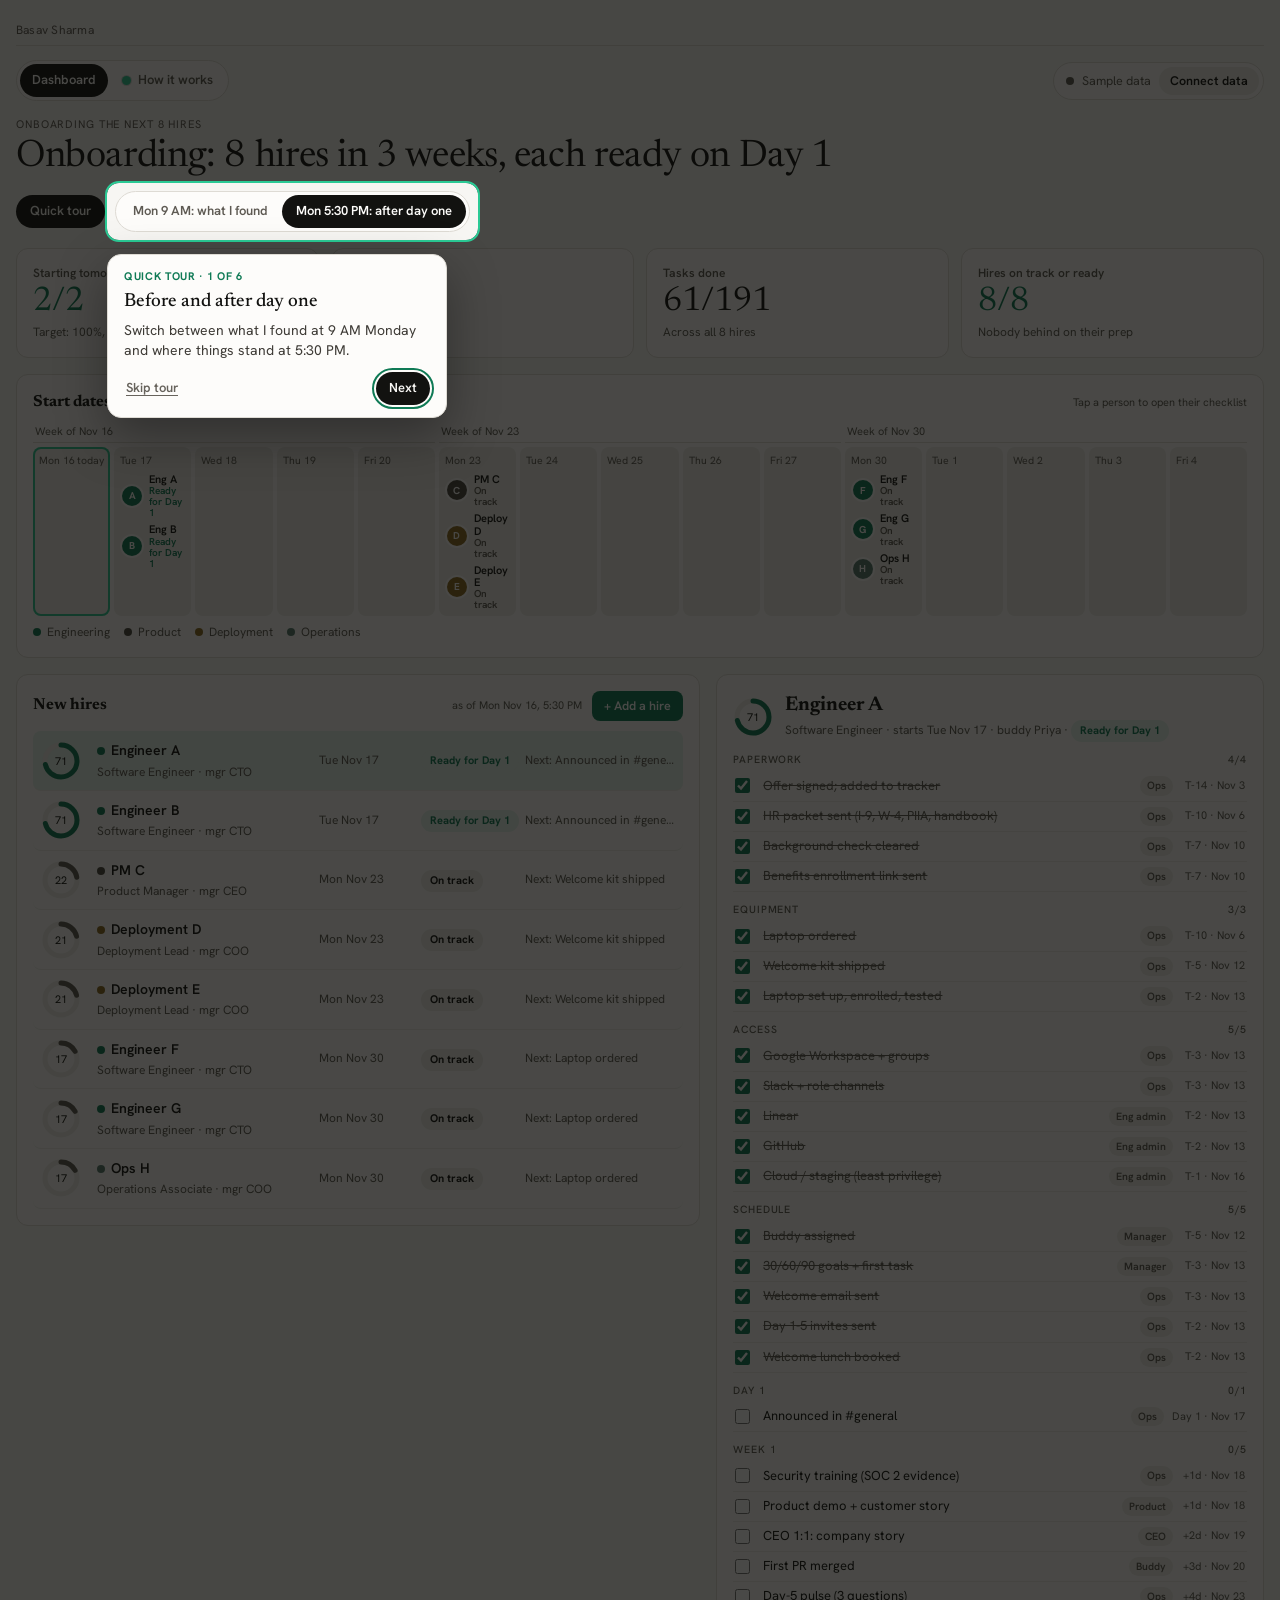
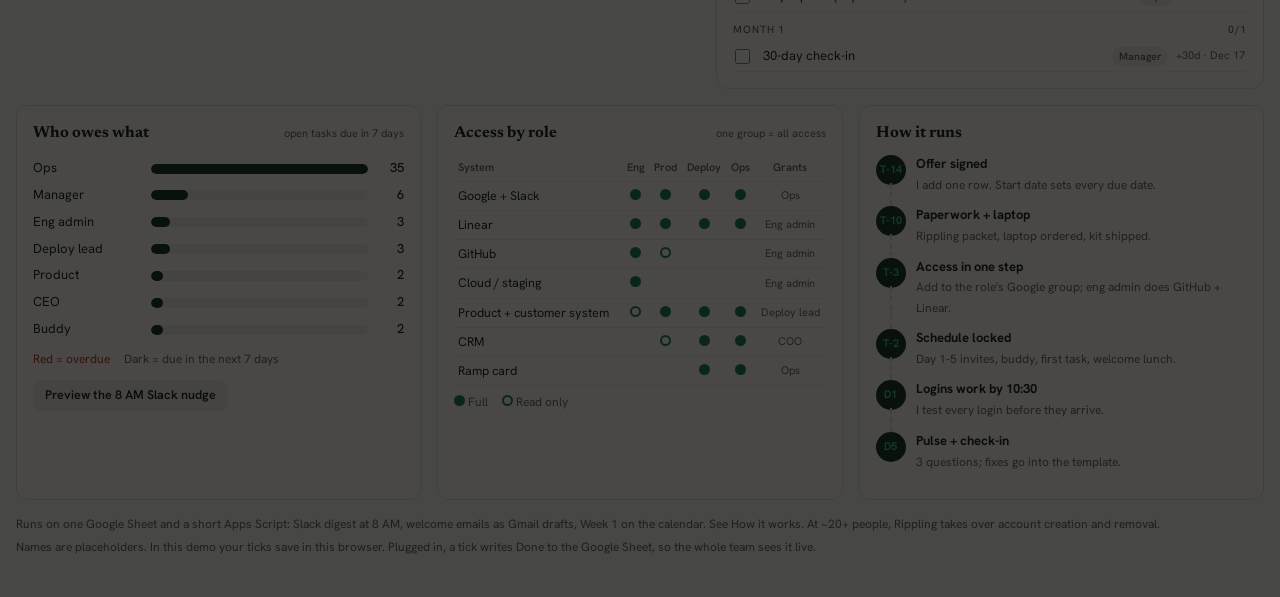
==== commit 4cc027ce: "Remove section numbering Co-Authored-By: Claude Opus 5.5 <noreply@anthropic.com>" ====
--- a/onboarding-hub/index.html
+++ b/onboarding-hub/index.html
@@ -261,7 +261,7 @@
   <div id="view-dash" style="display:contents">
   <header>
     <div>
-      <div class="eyebrow">Part 2A: onboarding the next 8 hires</div>
+      <div class="eyebrow">Onboarding the next 8 hires</div>
       <h1 id="h1">Onboarding Hub</h1>
     </div>
     <div class="hdr-r"><button class="starthere" id="tourBtn">Quick tour</button>
